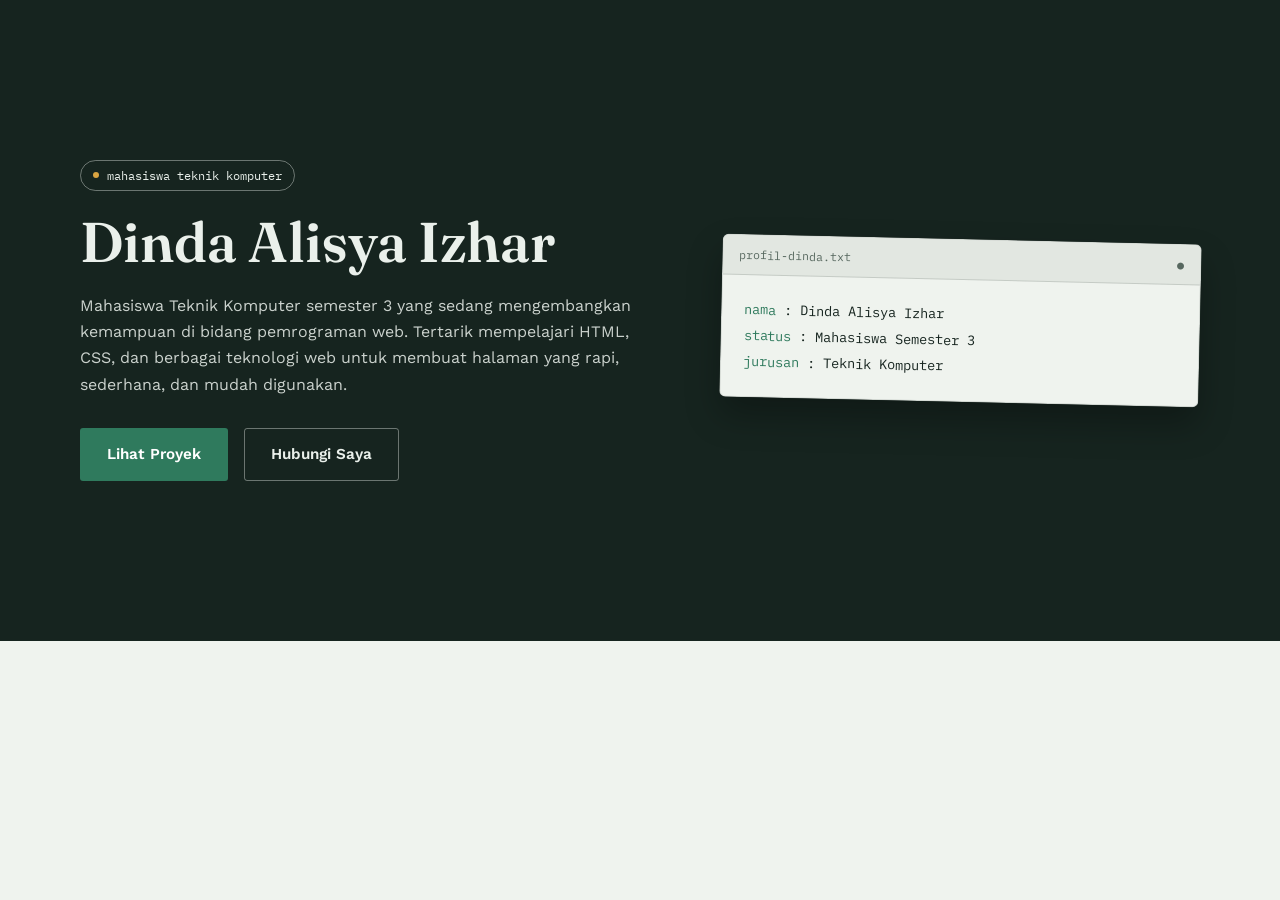
==== index.html @ a327993f "tambah index di index.html" ====
<!DOCTYPE html>
<html lang="id">
<head>
    <meta charset="UTF-8">
    <meta name="viewport" content="width=device-width, initial-scale=1.0">
    <title>Dinda Alisya Izhar — Portofolio</title>

    <link rel="preconnect" href="https://fonts.googleapis.com">

    <link
        href="https://fonts.googleapis.com/css2?family=Fraunces:opsz,wght@9..144,500;9..144,600&family=Work+Sans:wght@400;500;600&family=IBM+Plex+Mono:wght@400;500&display=swap"
        rel="stylesheet"
    >
    <link rel="stylesheet" href="css/style.css">
    <link rel="stylesheet" href="css/navigation.css">
    <link rel="stylesheet" href="css/image.css">
    <link rel="stylesheet" href="css/layout.css">
</head>

<body>

    <script>
        window.location.href = "home.html";
    </script>

</body>
</html>
---- css/style.css ----
:root {
    --ink: #16241f;
    --panel: #1f3b30;
    --paper: #eff3ee;
    --card: #ffffff;
    --teal: #2f7a5d;
    --teal-soft: #3d9573;
    --mustard: #d9a441;
    --text-light: #eaf0eb;
    --text-dark: #16241f;
    --text-muted: #57685f;
    --line: rgba(22, 36, 31, 0.14);

    --font-display: "Fraunces", "Georgia", serif;
    --font-body: "Work Sans", "Segoe UI", sans-serif;
    --font-mono: "IBM Plex Mono", "Consolas", monospace;
}

* {
    box-sizing: border-box;
    margin: 0;
    padding: 0;
}

html {
    scroll-behavior: smooth;
}

body {
    font-family: var(--font-body);
    color: var(--text-dark);
    background-color: var(--paper);
    line-height: 1.65;
    -webkit-font-smoothing: antialiased;
}

img {
    max-width: 100%;
    display: block;
}

a {
    color: inherit;
}

ul {
    list-style: none;
}

h1,
h2,
h3 {
    font-family: var(--font-display);
    font-weight: 600;
    line-height: 1.18;
}

h1 {
    font-size: clamp(2.4rem, 5vw, 3.5rem);
}

h2 {
    font-size: clamp(1.7rem, 3vw, 2.2rem);
    margin-bottom: 18px;
}

h3 {
    font-size: 1.1rem;
    margin-bottom: 8px;
}

p {
    max-width: 60ch;
}

.container {
    max-width: 1120px;
    margin: 0 auto;
    padding: 0 24px;
}

.section {
    padding: 96px 0;
}

.tag-label {
    display: inline-flex;
    align-items: center;
    gap: 8px;
    font-family: var(--font-mono);
    font-size: 0.78rem;
    color: var(--teal);
    border: 1px solid var(--teal);
    padding: 4px 12px;
    border-radius: 999px;
    margin-bottom: 18px;
}

.tag-label::before {
    content: "";
    width: 6px;
    height: 6px;
    border-radius: 50%;
    background-color: var(--mustard);
}

.btn {
    display: inline-block;
    padding: 13px 26px;
    font-family: var(--font-body);
    font-weight: 600;
    font-size: 0.95rem;
    text-decoration: none;
    border-radius: 3px;
    border: 1px solid transparent;
    cursor: pointer;
    transition: background-color 0.2s ease, border-color 0.2s ease, color 0.2s ease;
}

.btn-primary {
    background-color: var(--teal);
    color: #fff;
}

.btn-primary:hover {
    background-color: var(--teal-soft);
}

.btn-ghost {
    border-color: rgba(234, 240, 235, 0.4);
    color: var(--text-light);
    background: transparent;
}

.btn-ghost:hover {
    border-color: var(--mustard);
    color: var(--mustard);
}

.hero-actions {
    display: flex;
    gap: 16px;
    margin-top: 30px;
    flex-wrap: wrap;
}

.contact-form {
    display: flex;
    flex-direction: column;
    gap: 18px;
}

.contact-form label {
    font-family: var(--font-mono);
    font-size: 0.78rem;
    color: var(--text-light);
    display: flex;
    flex-direction: column;
    gap: 8px;
}

.contact-form input,
.contact-form textarea {
    font-family: var(--font-body);
    font-size: 0.95rem;
    padding: 12px 14px;
    border: 1px solid rgba(234, 240, 235, 0.3);
    background-color: rgba(255, 255, 255, 0.05);
    color: var(--text-light);
    border-radius: 2px;
    outline: none;
    transition: border-color 0.2s ease;
}

.contact-form input:focus,
.contact-form textarea:focus {
    border-color: var(--mustard);
}

.contact-form textarea {
    resize: vertical;
}

.contact-form .btn {
    align-self: flex-start;
}

.hero,
.contact {
    color: var(--text-light);
}

.hero .lede {
    margin-top: 18px;
    color: rgba(234, 240, 235, 0.85);
}

@media (max-width: 760px) {
    .section {
    padding: 64px 0;
    }
}
---- css/navigation.css ----
#navbar-wrap {
    position: sticky;
    top: 0;
    z-index: 50;
    background-color: var(--paper);
    border-bottom: 1px solid var(--line);
}

#menu {
    max-width: 1120px;
    margin: 0 auto;
    padding: 16px 24px;
    display: flex;
    align-items: center;
    justify-content: space-between;
}

#menu .brand {
    font-family: var(--font-display);
    font-weight: 600;
    font-size: 1.15rem;
    text-decoration: none;
    color: var(--ink);
}

#menu .brand span {
    color: var(--teal);
}

#menu > ul {
    display: flex;
    align-items: center;
    gap: 6px;
}

#menu > ul > li {
    position: relative;
}

#menu a {
    text-decoration: none;
    color: var(--text-dark);
    font-size: 0.9rem;
}

#menu > ul > li > a {
    display: inline-block;
    padding: 8px 14px;
    border-radius: 4px 4px 0 0;
    border-bottom: 2px solid transparent;
    transition: border-color 0.2s ease, color 0.2s ease, transform 0.15s ease;
}

#menu > ul > li > a:hover {
    color: var(--teal);
    border-color: var(--teal);
    transform: translateY(-2px);
}

.has-dropdown .dropdown {
    position: absolute;
    top: calc(100% + 10px);
    left: 0;
    min-width: 190px;
    background-color: var(--card);
    border: 1px solid var(--line);
    border-radius: 4px;
    padding: 8px 0;
    box-shadow: 0 10px 24px rgba(22, 36, 31, 0.08);
    opacity: 0;
    visibility: hidden;
    transform: translateY(-6px);
    transition: opacity 0.2s ease 0.05s, transform 0.2s ease 0.05s, visibility 0.2s ease 0.05s;
}

.has-dropdown .dropdown::before {
    content: "";
    position: absolute;
    top: -6px;
    left: 22px;
    width: 10px;
    height: 10px;
    background-color: var(--card);
    border-left: 1px solid var(--line);
    border-top: 1px solid var(--line);
    transform: rotate(45deg);
}

.has-dropdown:hover .dropdown {
    opacity: 1;
    visibility: visible;
    transform: translateY(0);
}

.dropdown li a {
    display: block;
    padding: 9px 20px;
    font-size: 0.86rem;
}

.dropdown li a:hover {
    background-color: rgba(47, 122, 93, 0.08);
    color: var(--teal);
}

#site-footer {
    background-color: var(--ink);
    color: var(--text-light);
    border-top: 3px double rgba(234, 240, 235, 0.25);
}

.footer-inner {
    padding: 30px 0;
    display: flex;
    align-items: center;
    justify-content: space-between;
    flex-wrap: wrap;
    gap: 16px;
    font-size: 0.85rem;
}

.footer-nav {
    display: flex;
    gap: 22px;
}

.footer-nav a {
    text-decoration: none;
    opacity: 0.75;
    transition: opacity 0.2s ease, color 0.2s ease;
}

.footer-nav a:hover {
    opacity: 1;
    color: var(--mustard);
}

@media (max-width: 640px) {
    #menu > ul {
    gap: 2px;
    }

    #menu > ul > li > a {
    padding: 8px 8px;
    font-size: 0.82rem;
    }

    .has-dropdown .dropdown {
    left: auto;
    right: 0;
    }
}
---- css/image.css ----
.hero,
.contact {
    background-color: var(--ink);
    background-image: url("../assets/grid-paper.svg");
    background-repeat: repeat;
    background-position: top left;
    background-attachment: scroll;
}

.about-photo {
    position: relative;
    transform: rotate(-2deg);
}

.about-photo img {
    width: 220px;
    height: 220px;
    object-fit: cover;
    border: 10px solid var(--card);
    border-bottom-width: 34px;
    box-shadow: 0 14px 30px rgba(22, 36, 31, 0.16);
    opacity: 0.92;
    transition: opacity 0.25s ease, transform 0.25s ease;
}

.about-photo img:hover {
    opacity: 1;
    transform: scale(1.015);
}

.about-photo::after {
    content: "";
    position: absolute;
    top: -14px;
    left: 50%;
    width: 64px;
    height: 24px;
    background-color: rgba(217, 164, 65, 0.55);
    transform: translateX(-50%) rotate(3deg);
    border: 1px solid rgba(217, 164, 65, 0.7);
}


.notebook {
    background-color: var(--paper);
    color: var(--text-dark);
    border: 1px solid var(--line);
    border-radius: 6px;
    padding: 0;
    overflow: hidden;
    transform: rotate(1.3deg);
    box-shadow: 0 18px 34px rgba(0, 0, 0, 0.28);
}

.notebook-bar {
    display: flex;
    align-items: center;
    justify-content: space-between;
    padding: 10px 16px;
    background-color: rgba(22, 36, 31, 0.06);
    border-bottom: 1px solid var(--line);
    font-family: var(--font-mono);
    font-size: 0.72rem;
    color: var(--text-muted);
}

.notebook-body {
    padding: 22px;
    font-family: var(--font-mono);
    font-size: 0.85rem;
    line-height: 1.9;
}

.notebook-body .k {
    color: var(--teal);
}

.notebook-body .v {
    color: var(--text-dark);
}

.contact-form {
    background-color: rgba(234, 240, 235, 0.07);
    border: 1px solid rgba(234, 240, 235, 0.16);
    padding: 32px;
    border-radius: 4px;
}
---- css/layout.css ----
.hero-grid {
    display: grid;
    grid-template-columns: 1.1fr 0.9fr;
    gap: 56px;
    align-items: center;
    padding: 64px 0;
}

.about-grid {
    display: flex;
    gap: 56px;
    align-items: flex-start;
    flex-wrap: wrap;
}

.about-photo {
    flex: 0 0 220px;
}

.about-content {
    flex: 1 1 320px;
}

.facts {
    margin-top: 28px;
    display: grid;
    grid-template-columns: repeat(2, 1fr);
    gap: 16px 28px;
}

.facts li {
    font-family: var(--font-mono);
    font-size: 0.85rem;
    color: var(--text-dark);
    border-left: 2px solid var(--teal);
    padding-left: 10px;
}

.facts li span {
    display: block;
    font-size: 0.7rem;
    color: var(--teal);
    margin-bottom: 4px;
}

.exp-columns {
    margin-top: 48px;
    overflow: hidden; 
}

.exp-card {
    float: left;
    width: 31.33%;
    margin-right: 3%;
    background-color: var(--card);
    border: 1px solid var(--line);
    border-radius: 3px;
    padding: 26px 22px;
    min-height: 210px;
    box-shadow: 0 10px 20px rgba(22, 36, 31, 0.06);
}

.exp-card:nth-child(1) { transform: rotate(-1.1deg); }
.exp-card:nth-child(2) { transform: rotate(0.8deg); }
.exp-card:nth-child(3) { transform: rotate(-0.6deg); }

.exp-card:last-child {
    margin-right: 0;
}

.exp-card .pin {
    width: 10px;
    height: 10px;
    border-radius: 50%;
    background-color: var(--mustard);
    margin-bottom: 14px;
}

.exp-date {
    font-family: var(--font-mono);
    font-size: 0.75rem;
    color: var(--text-muted);
    display: inline-block;
    margin-bottom: 10px;
}

.exp-card p {
    font-size: 0.92rem;
    color: var(--text-muted);
}

.contact-grid {
    display: flex;
    gap: 64px;
    flex-wrap: wrap;
}

.contact-intro {
    flex: 1 1 260px;
}

.contact-form {
    flex: 1 1 320px;
}

.contact-list {
    margin-top: 24px;
    display: flex;
    flex-direction: column;
    gap: 10px;
    font-family: var(--font-mono);
    font-size: 0.9rem;
}

@media (max-width: 760px) {
    .hero-grid {
    grid-template-columns: 1fr;
    padding: 40px 0;
    }

    .notebook {
    transform: none;
    }

    .exp-card {
    float: none;
    width: 100%;
    margin-right: 0;
    margin-bottom: 20px;
    min-height: 0;
    transform: none !important;
    }

    .about-photo {
    transform: none;
    }

    .facts {
    grid-template-columns: 1fr;
    }
}
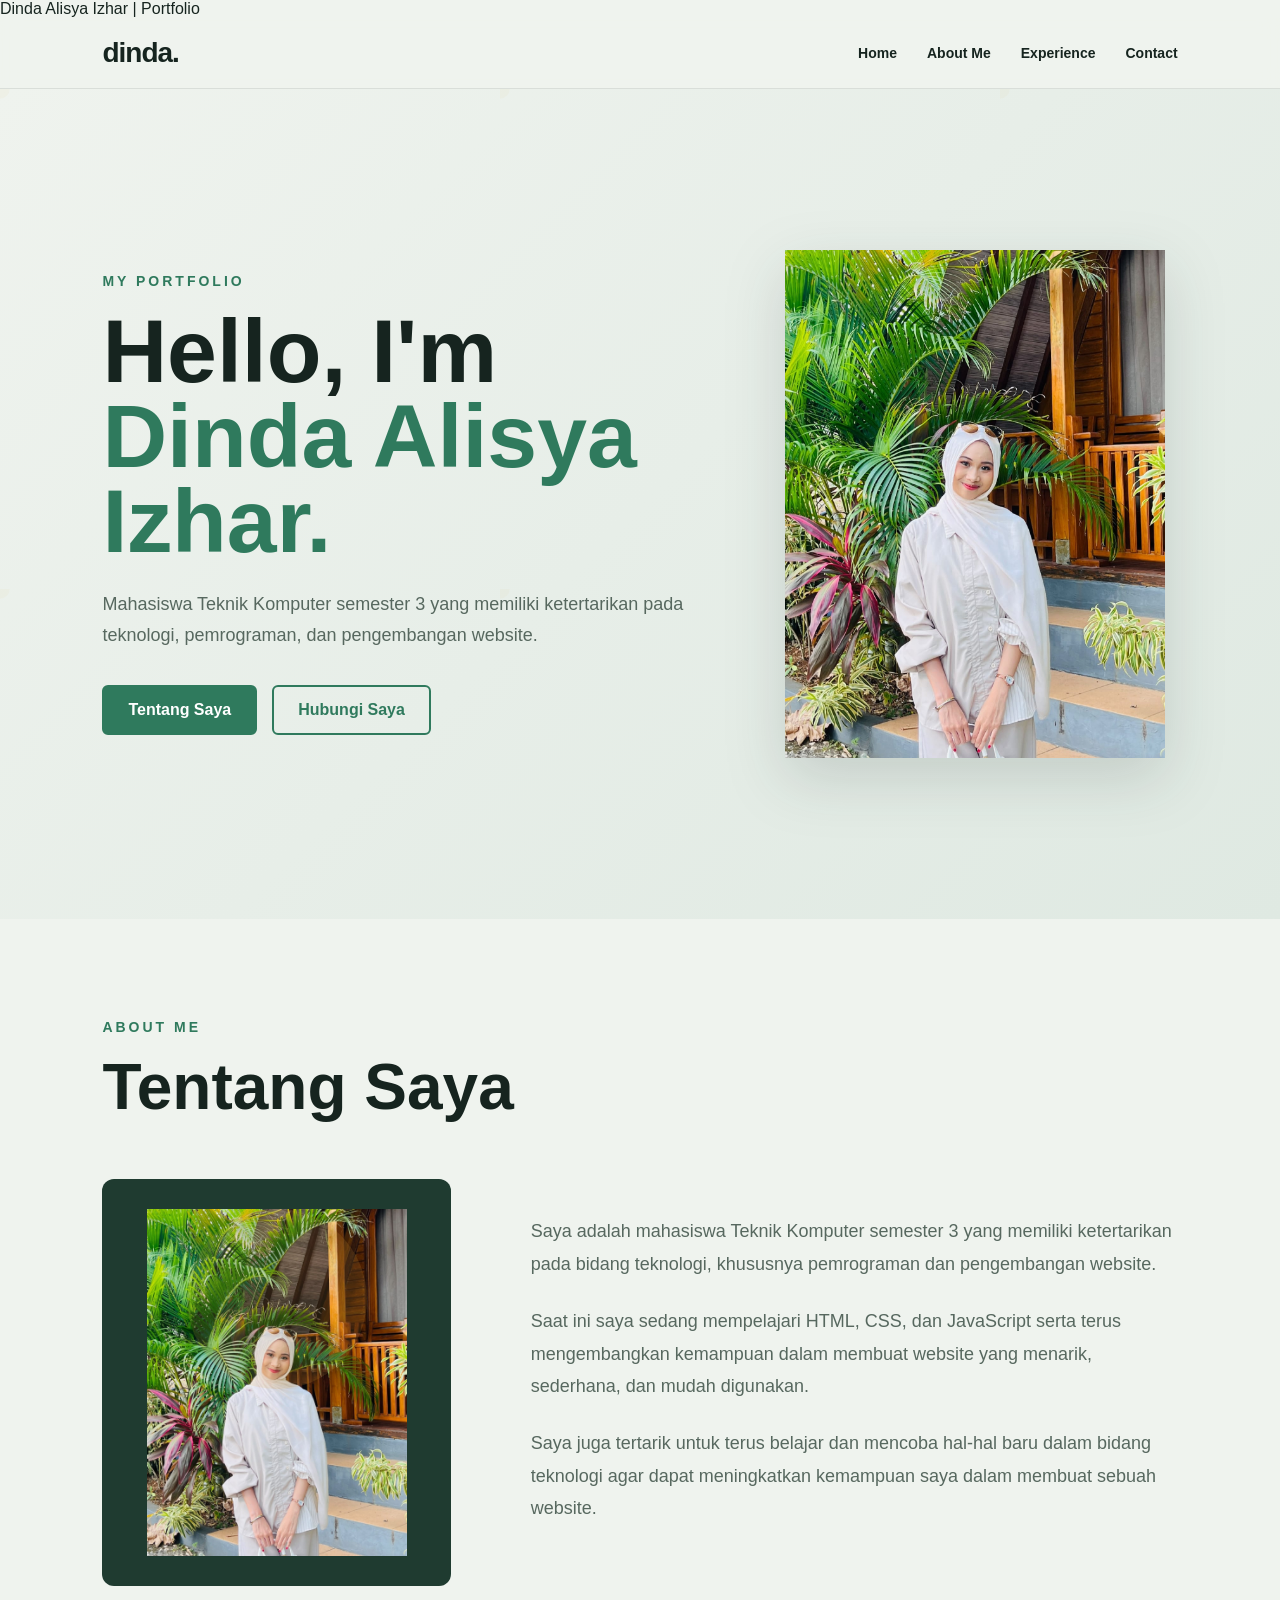
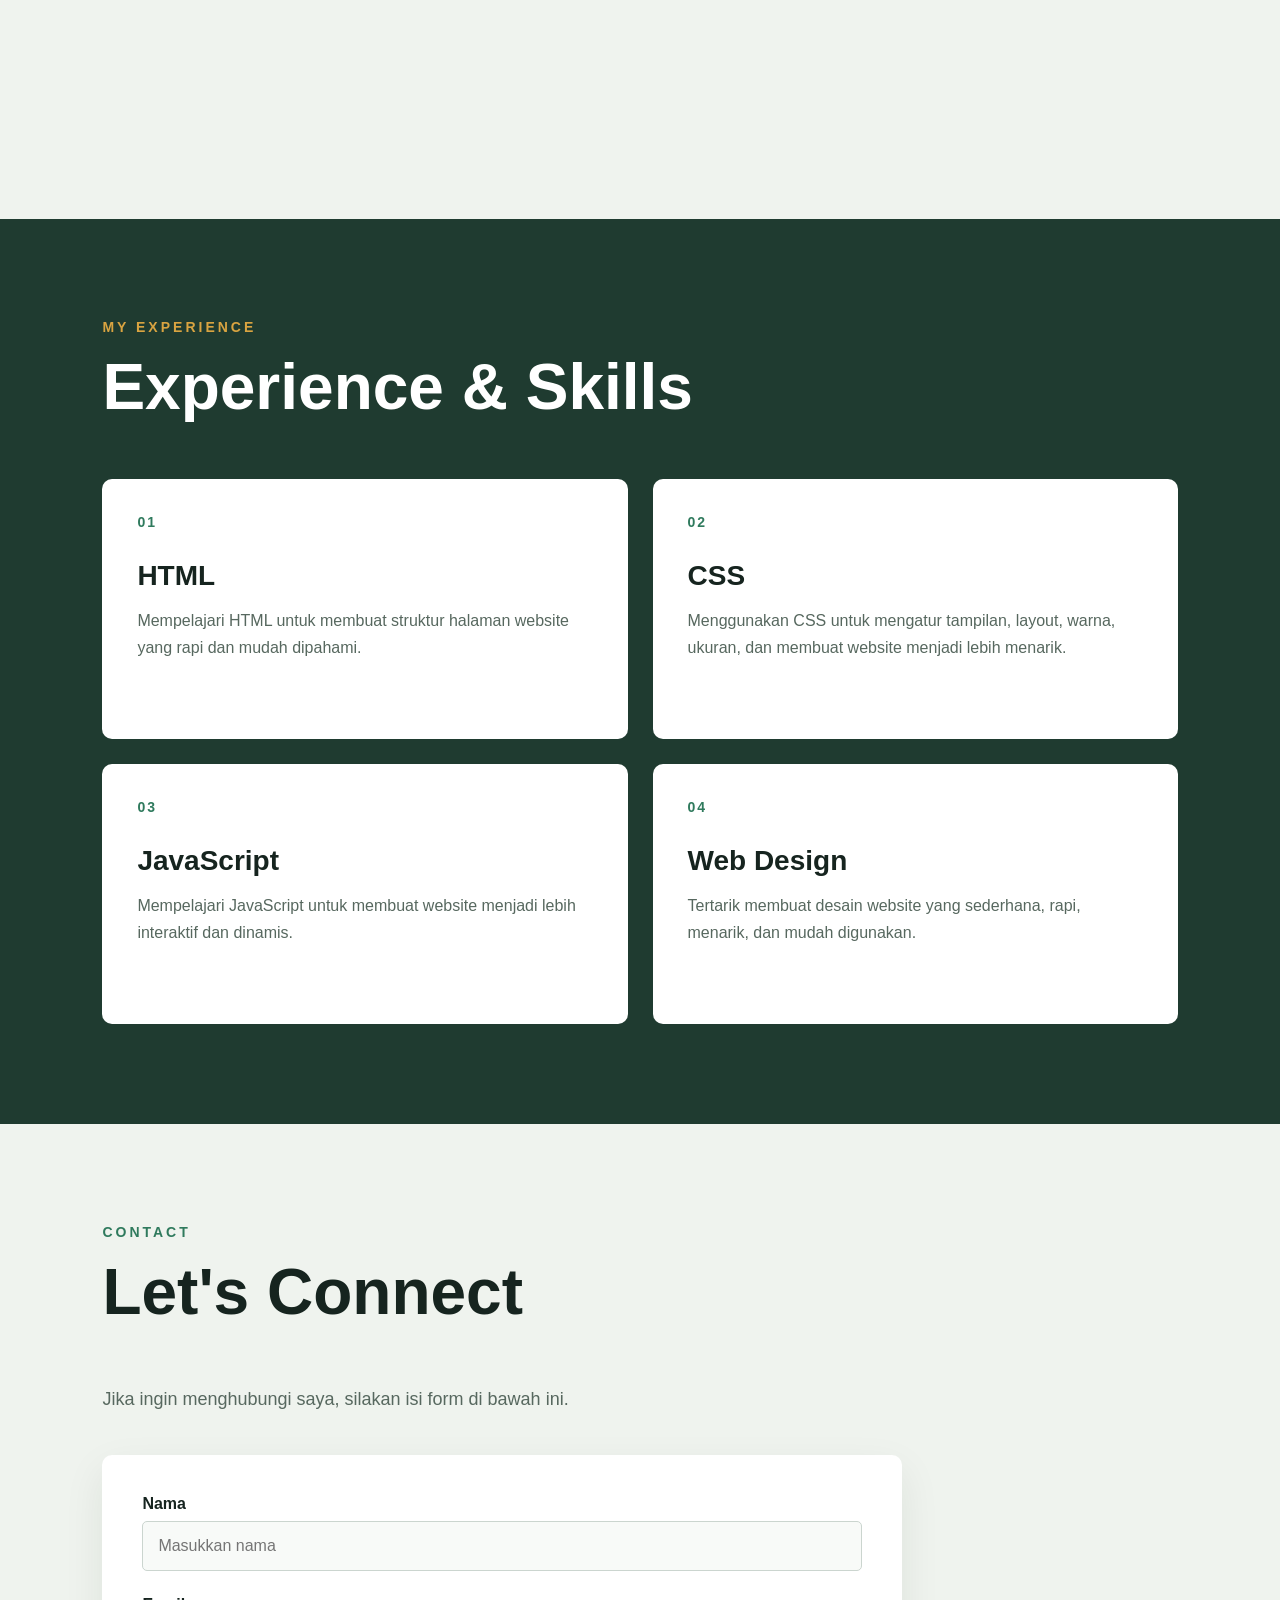
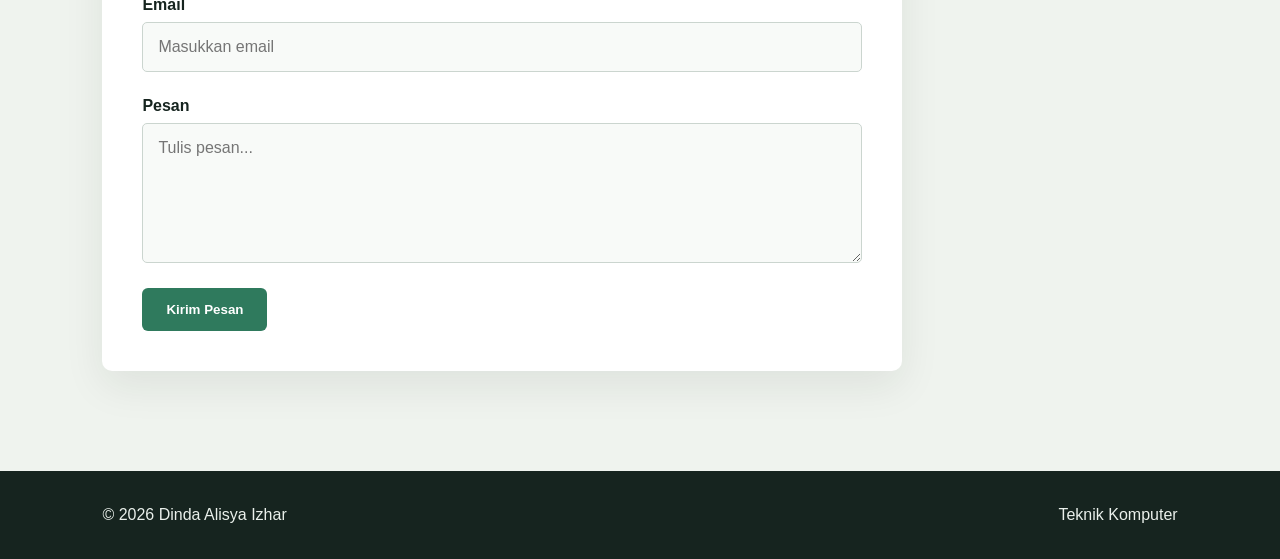
==== commit 4347696d: "tambah avatar di avatar.jpg" ====
--- a/index.html
+++ b/index.html
@@ -2,26 +2,234 @@
 <html lang="id">
 <head>
     <meta charset="UTF-8">
-    <meta name="viewport" content="width=device-width, initial-scale=1.0">
-    <title>Dinda Alisya Izhar — Portofolio</title>
-
-    <link rel="preconnect" href="https://fonts.googleapis.com">
-
-    <link
-        href="https://fonts.googleapis.com/css2?family=Fraunces:opsz,wght@9..144,500;9..144,600&family=Work+Sans:wght@400;500;600&family=IBM+Plex+Mono:wght@400;500&display=swap"
-        rel="stylesheet"
-    >
+    <meta name="viewport" content="width=device-width, initial-scale=1.0"
+    <title>Dinda Alisya Izhar | Portfolio</title>
+    
     <link rel="stylesheet" href="css/style.css">
     <link rel="stylesheet" href="css/navigation.css">
     <link rel="stylesheet" href="css/image.css">
     <link rel="stylesheet" href="css/layout.css">
 </head>
-
 <body>
 
-    <script>
-        window.location.href = "home.html";
-    </script>
-
+    <!-- NAVBAR -->
+    <div id="navbar"></div>
+    <main>
+        <!-- ==================== HOME ==================== -->
+        <section id="home" class="hero">
+            <div class="hero-content">
+                <p class="eyebrow">
+                    MY PORTFOLIO
+                </p>
+                <h1>
+                    Hello, I'm
+                    <span>Dinda Alisya Izhar.</span>
+                </h1>
+                <p class="lede">
+                    Mahasiswa Teknik Komputer semester 3
+                    yang memiliki ketertarikan pada teknologi,
+                    pemrograman, dan pengembangan website.
+                </p>
+                <div class="hero-buttons">
+                    <a href="#about" class="button">
+                        Tentang Saya
+                    </a>
+                    <a href="#contact" class="button button-outline">
+                        Hubungi Saya
+                    </a>
+                </div>
+            </div>
+            <div class="hero-panel">
+                <img
+                    src="src/avatar.jpg"
+                    alt="Ilustrasi profil Dinda"
+                >
+            </div>
+        </section>
+
+        <!-- ==================== ABOUT ==================== -->
+        <section id="about" class="section">
+            <div class="section-heading">
+                <p class="eyebrow">
+                    ABOUT ME
+                </p>
+                <h2>
+                    Tentang Saya
+                </h2>
+            </div>
+
+            <div class="about-content">
+                <div class="about-image">
+                    <img
+                        src="src/avatar.jpg"
+                        alt="Ilustrasi Dinda"
+                    >
+                </div>
+                <div class="about-text">
+                    <p>
+                        Saya adalah mahasiswa Teknik Komputer
+                        semester 3 yang memiliki ketertarikan
+                        pada bidang teknologi, khususnya
+                        pemrograman dan pengembangan website.
+                    </p>
+                    <p>
+                        Saat ini saya sedang mempelajari HTML,
+                        CSS, dan JavaScript serta terus
+                        mengembangkan kemampuan dalam membuat
+                        website yang menarik, sederhana,
+                        dan mudah digunakan.
+                    </p>
+                    <p>
+                        Saya juga tertarik untuk terus belajar
+                        dan mencoba hal-hal baru dalam bidang
+                        teknologi agar dapat meningkatkan
+                        kemampuan saya dalam membuat sebuah
+                        website.
+                    </p>
+                </div>
+            </div>
+        </section>
+
+        <!-- ==================== EXPERIENCE ==================== -->
+        <section id="experience" class="section experience-section">
+            <div class="section-heading">
+                <p class="eyebrow">
+                    MY EXPERIENCE
+                </p>
+                <h2>
+                    Experience & Skills
+                </h2>
+            </div>
+            <div class="experience-grid">
+
+                <!-- CARD 1 -->
+                <div class="experience-card">
+                    <span class="card-number">
+                        01
+                    </span>
+                    <h3>
+                        HTML
+                    </h3>
+                    <p>
+                        Mempelajari HTML untuk membuat struktur
+                        halaman website yang rapi dan mudah
+                        dipahami.
+                    </p>
+                </div>
+
+                <!-- CARD 2 -->
+                <div class="experience-card">
+                    <span class="card-number">
+                        02
+                    </span>
+                    <h3>
+                        CSS
+                    </h3>
+                    <p>
+                        Menggunakan CSS untuk mengatur tampilan,
+                        layout, warna, ukuran, dan membuat
+                        website menjadi lebih menarik.
+                    </p>
+                </div>
+
+                <!-- CARD 3 -->
+                <div class="experience-card">
+                    <span class="card-number">
+                        03
+                    </span>
+                    <h3>
+                        JavaScript
+                    </h3>
+                    <p>
+                        Mempelajari JavaScript untuk membuat
+                        website menjadi lebih interaktif
+                        dan dinamis.
+                    </p>
+                </div>
+
+                <!-- CARD 4 -->
+                <div class="experience-card">
+                    <span class="card-number">
+                        04
+                    </span>
+                    <h3>
+                        Web Design
+                    </h3>
+                    <p>
+                        Tertarik membuat desain website yang
+                        sederhana, rapi, menarik, dan mudah
+                        digunakan.
+                    </p>
+                </div>
+            </div>
+        </section>
+
+        <!-- ==================== CONTACT ==================== -->
+        <section id="contact" class="section contact-section">
+            <div class="section-heading">
+                <p class="eyebrow">
+                    CONTACT
+                </p>
+                <h2>
+                    Let's Connect
+                </h2>
+            </div>
+            <div class="contact-content">
+                <p>
+                    Jika ingin menghubungi saya, silakan
+                    isi form di bawah ini.
+                </p>
+                <form class="contact-form">
+                    <div class="form-group">
+                        <label for="name">
+                            Nama
+                        </label>
+                        <input
+                            type="text"
+                            id="name"
+                            name="name"
+                            placeholder="Masukkan nama"
+                            required
+                        >
+                    </div>
+                    <div class="form-group">
+                        <label for="email">
+                            Email
+                        </label>
+                        <input
+                            type="email"
+                            id="email"
+                            name="email"
+                            placeholder="Masukkan email"
+                            required
+                        >
+                    </div>
+                    <div class="form-group">
+                        <label for="message">
+                            Pesan
+                        </label>
+                        <textarea
+                            id="message"
+                            name="message"
+                            rows="6"
+                            placeholder="Tulis pesan..."
+                            required
+                        ></textarea>
+                    </div>
+                    <button
+                        type="submit"
+                        class="button"
+                    >
+                        Kirim Pesan
+                    </button>
+                </form>
+            </div>
+        </section>
+    </main>
+
+    <!-- FOOTER -->
+    <div id="footer"></div>
+    <!-- JAVASCRIPT -->
+    <script src="js/include.js"></script>
 </body>
 </html>
--- a/css/style.css
+++ b/css/style.css
@@ -1,3 +1,29 @@
+* {
+    margin: 0;
+    padding: 0;
+    box-sizing: border-box;
+}
+html {
+    scroll-behavior: smooth;
+}
+body {
+    margin: 0;
+    min-height: 100vh;
+    background: #eff3ee;
+    color: #16241f;
+    font-family: "Work Sans", Arial, sans-serif;
+    overflow-x: hidden;
+    overflow-y: auto;
+}
+a {
+    color: inherit;
+    text-decoration: none;
+}
+img {
+    max-width: 100%;
+    display: block;
+}
+
 :root {
     --ink: #16241f;
     --panel: #1f3b30;
@@ -9,194 +35,294 @@
     --text-light: #eaf0eb;
     --text-dark: #16241f;
     --text-muted: #57685f;
-    --line: rgba(22, 36, 31, 0.14);
-
-    --font-display: "Fraunces", "Georgia", serif;
-    --font-body: "Work Sans", "Segoe UI", sans-serif;
-    --font-mono: "IBM Plex Mono", "Consolas", monospace;
-}
-
-* {
-    box-sizing: border-box;
-    margin: 0;
-    padding: 0;
-}
-
-html {
-    scroll-behavior: smooth;
-}
-
-body {
-    font-family: var(--font-body);
-    color: var(--text-dark);
-    background-color: var(--paper);
-    line-height: 1.65;
-    -webkit-font-smoothing: antialiased;
-}
-
-img {
-    max-width: 100%;
+}
+
+main {
+    width: 100%;
+}
+
+section {
+    width: 100%;
+    min-height: 100vh;
+    scroll-margin-top: 80px;
+}
+.section {
+    padding: 100px 8%;
+}
+.hero {
+    min-height: calc(100vh - 70px);
+    padding: 80px 8%;
+    display: grid;
+    grid-template-columns: 1.2fr 0.8fr;
+    align-items: center;
+    gap: 60px;
+    background:
+        linear-gradient(
+            135deg,
+            #eff3ee 0%,
+            #dfe9e2 100%
+        );
+}
+.hero-content {
+    max-width: 700px;
+}
+.eyebrow {
+    margin-bottom: 20px;
+    color: var(--teal);
+    font-size: 14px;
+    font-weight: 700;
+    letter-spacing: 3px;
+}
+.hero h1 {
+    margin-bottom: 25px;
+    font-size: clamp(48px, 7vw, 90px);
+    line-height: 0.95;
+    color: var(--ink);
+}
+.hero h1 span {
     display: block;
-}
-
-a {
-    color: inherit;
-}
-
-ul {
-    list-style: none;
-}
-
-h1,
-h2,
-h3 {
-    font-family: var(--font-display);
-    font-weight: 600;
-    line-height: 1.18;
-}
-
-h1 {
-    font-size: clamp(2.4rem, 5vw, 3.5rem);
-}
-
-h2 {
-    font-size: clamp(1.7rem, 3vw, 2.2rem);
-    margin-bottom: 18px;
-}
-
-h3 {
-    font-size: 1.1rem;
-    margin-bottom: 8px;
-}
-
-p {
-    max-width: 60ch;
-}
-
-.container {
-    max-width: 1120px;
-    margin: 0 auto;
-    padding: 0 24px;
-}
-
-.section {
-    padding: 96px 0;
-}
-
-.tag-label {
+    color: var(--teal);
+}
+.lede {
+    max-width: 600px;
+    margin-bottom: 35px;
+    color: var(--text-muted);
+    font-size: 18px;
+    line-height: 1.7;
+}
+.hero-buttons {
+    display: flex;
+    flex-wrap: wrap;
+    gap: 15px;
+}
+.button {
     display: inline-flex;
     align-items: center;
-    gap: 8px;
-    font-family: var(--font-mono);
-    font-size: 0.78rem;
+    justify-content: center;
+    padding: 14px 24px;
+    border: 2px solid var(--teal);
+    border-radius: 6px;
+    background: var(--teal);
+    color: white;
+    font-weight: 700;
+    cursor: pointer;
+
+    transition:
+        transform 0.2s ease,
+        background 0.2s ease;
+}
+.button:hover {
+    transform: translateY(-3px);
+    background: var(--teal-soft);
+}
+.button-outline {
+    background: transparent;
     color: var(--teal);
-    border: 1px solid var(--teal);
-    padding: 4px 12px;
-    border-radius: 999px;
-    margin-bottom: 18px;
-}
-
-.tag-label::before {
-    content: "";
-    width: 6px;
-    height: 6px;
-    border-radius: 50%;
-    background-color: var(--mustard);
-}
-
-.btn {
-    display: inline-block;
-    padding: 13px 26px;
-    font-family: var(--font-body);
-    font-weight: 600;
-    font-size: 0.95rem;
-    text-decoration: none;
-    border-radius: 3px;
-    border: 1px solid transparent;
-    cursor: pointer;
-    transition: background-color 0.2s ease, border-color 0.2s ease, color 0.2s ease;
-}
-
-.btn-primary {
-    background-color: var(--teal);
-    color: #fff;
-}
-
-.btn-primary:hover {
-    background-color: var(--teal-soft);
-}
-
-.btn-ghost {
-    border-color: rgba(234, 240, 235, 0.4);
+}
+.button-outline:hover {
+    background: var(--teal);
+    color: white;
+}
+.hero-panel {
+    display: flex;
+    justify-content: center;
+    align-items: center;
+}
+.hero-panel img {
+    width: min(380px, 100%);
+    filter: drop-shadow(
+        0 20px 30px rgba(22, 36, 31, 0.15)
+    );
+}
+.section-heading {
+    max-width: 800px;
+    margin-bottom: 60px;
+}
+.section-heading h2 {
+    font-size: clamp(40px, 5vw, 64px);
+    line-height: 1;
+    color: var(--ink);
+}
+
+#about {
+    background: var(--paper);
+}
+.about-content {
+    display: grid;
+    grid-template-columns: 0.7fr 1.3fr;
+    align-items: center;
+    gap: 80px;
+}
+.about-image {
+    display: flex;
+    justify-content: center;
+    padding: 30px;
+    background: var(--panel);
+    border-radius: 12px;
+}
+.about-image img {
+    width: 260px;
+}
+.about-text {
+    max-width: 700px;
+}
+.about-text p {
+    margin-bottom: 25px;
+    color: var(--text-muted);
+    font-size: 18px;
+    line-height: 1.8;
+}
+
+.experience-section {
+    background: var(--panel);
     color: var(--text-light);
-    background: transparent;
-}
-
-.btn-ghost:hover {
-    border-color: var(--mustard);
+}
+
+.experience-section .eyebrow {
     color: var(--mustard);
 }
-
-.hero-actions {
-    display: flex;
-    gap: 16px;
-    margin-top: 30px;
-    flex-wrap: wrap;
-}
-
+.experience-section h2 {
+    color: white;
+}
+.experience-grid {
+    display: grid;
+    grid-template-columns:
+        repeat(2, 1fr);
+    gap: 25px;
+}
+.experience-card {
+    position: relative;
+    min-height: 260px;
+    padding: 35px;
+    background: var(--card);
+    border-radius: 10px;
+    color: var(--text-dark);
+    transition:
+        transform 0.25s ease,
+        box-shadow 0.25s ease;
+}
+.experience-card:hover {
+    transform: translateY(-8px);
+    box-shadow:
+        0 20px 40px rgba(0, 0, 0, 0.15);
+}
+.card-number {
+    display: block;
+    margin-bottom: 30px;
+    color: var(--teal);
+    font-size: 14px;
+    font-weight: 700;
+    letter-spacing: 2px;
+}
+.experience-card h3 {
+    margin-bottom: 15px;
+    font-size: 28px;
+}
+.experience-card p {
+    color: var(--text-muted);
+    line-height: 1.7;
+}
+.contact-section {
+    background: var(--paper);
+}
+.contact-content {
+    max-width: 800px;
+}
+.contact-content > p {
+    margin-bottom: 40px;
+    color: var(--text-muted);
+    font-size: 18px;
+    line-height: 1.7;
+}
 .contact-form {
     display: flex;
     flex-direction: column;
-    gap: 18px;
-}
-
-.contact-form label {
-    font-family: var(--font-mono);
-    font-size: 0.78rem;
-    color: var(--text-light);
+    gap: 25px;
+    padding: 40px;
+    background: white;
+    border-radius: 10px;
+    box-shadow:
+        0 15px 40px rgba(22, 36, 31, 0.08);
+}
+.form-group {
     display: flex;
     flex-direction: column;
     gap: 8px;
 }
-
-.contact-form input,
-.contact-form textarea {
-    font-family: var(--font-body);
-    font-size: 0.95rem;
-    padding: 12px 14px;
-    border: 1px solid rgba(234, 240, 235, 0.3);
-    background-color: rgba(255, 255, 255, 0.05);
+.form-group label {
+    font-weight: 700;
+}
+.form-group input,
+.form-group textarea {
+    width: 100%;
+    padding: 15px;
+    border: 1px solid #cbd5cf;
+    border-radius: 5px;
+    background: #f8faf8;
+    color: var(--ink);
+    font-family: inherit;
+    font-size: 16px;
+    outline: none;
+}
+.form-group input:focus,
+.form-group textarea:focus {
+    border-color: var(--teal);
+}
+.form-group textarea {
+    resize: vertical;
+}
+
+.footer {
+    padding: 35px 8%;
+    background: var(--ink);
     color: var(--text-light);
-    border-radius: 2px;
-    outline: none;
-    transition: border-color 0.2s ease;
-}
-
-.contact-form input:focus,
-.contact-form textarea:focus {
-    border-color: var(--mustard);
-}
-
-.contact-form textarea {
-    resize: vertical;
-}
-
-.contact-form .btn {
-    align-self: flex-start;
-}
-
-.hero,
-.contact {
-    color: var(--text-light);
-}
-
-.hero .lede {
-    margin-top: 18px;
-    color: rgba(234, 240, 235, 0.85);
-}
-
-@media (max-width: 760px) {
+}
+.footer-content {
+    display: flex;
+    justify-content: space-between;
+    gap: 20px;
+    flex-wrap: wrap;
+}
+
+
+@media (max-width: 900px) {
+    .hero {
+        grid-template-columns: 1fr;
+        text-align: center;
+    }
+    .hero-content {
+        margin: 0 auto;
+    }
+    .hero-buttons {
+        justify-content: center;
+    }
+    .hero-panel {
+        order: -1;
+    }
+    .about-content {
+        grid-template-columns: 1fr;
+    }
+    .about-image {
+        max-width: 400px;
+        margin: 0 auto;
+        width: 100%;
+    }
+}
+
+@media (max-width: 700px) {
     .section {
-    padding: 64px 0;
+        padding: 80px 6%;
+    }
+    .hero {
+        padding: 70px 6%;
+    }
+    .experience-grid {
+        grid-template-columns: 1fr;
+    }
+    .contact-form {
+        padding: 25px;
+    }
+    .footer-content {
+        flex-direction: column;
     }
 }
--- a/css/navigation.css
+++ b/css/navigation.css
@@ -1,152 +1,82 @@
-#navbar-wrap {
+.navbar {
     position: sticky;
     top: 0;
-    z-index: 50;
-    background-color: var(--paper);
-    border-bottom: 1px solid var(--line);
+    z-index: 1000;
+    width: 100%;
+    background: rgba(239, 243, 238, 0.95);
+    border-bottom: 1px solid rgba(22, 36, 31, 0.1);
+    backdrop-filter: blur(10px);
 }
-
-#menu {
-    max-width: 1120px;
-    margin: 0 auto;
-    padding: 16px 24px;
+.nav-container {
+    width: 100%;
+    min-height: 70px;
+    padding: 0 8%;
     display: flex;
     align-items: center;
     justify-content: space-between;
+    gap: 30px;
+}
+.logo {
+    color: var(--ink);
+    font-size: 28px;
+    font-weight: 800;
+    letter-spacing: -1px;
+}
+.logo:hover {
+    color: var(--teal);
+}
+.nav-links {
+    display: flex;
+    align-items: center;
+    gap: 30px;
+}
+.nav-links a {
+    position: relative;
+    padding: 25px 0;
+    color: var(--ink);
+    font-size: 14px;
+    font-weight: 700;
+    transition:
+        color 0.2s ease;
+}
+.nav-links a::after {
+    content: "";
+    position: absolute;
+    left: 0;
+    bottom: 18px;
+    width: 0;
+    height: 2px;
+    background: var(--teal);
+    transition:
+        width 0.2s ease;
+}
+.nav-links a:hover {
+    color: var(--teal);
+}
+.nav-links a:hover::after {
+    width: 100%;
 }
 
-#menu .brand {
-    font-family: var(--font-display);
-    font-weight: 600;
-    font-size: 1.15rem;
-    text-decoration: none;
-    color: var(--ink);
-}
-
-#menu .brand span {
-    color: var(--teal);
-}
-
-#menu > ul {
-    display: flex;
-    align-items: center;
-    gap: 6px;
-}
-
-#menu > ul > li {
-    position: relative;
-}
-
-#menu a {
-    text-decoration: none;
-    color: var(--text-dark);
-    font-size: 0.9rem;
-}
-
-#menu > ul > li > a {
-    display: inline-block;
-    padding: 8px 14px;
-    border-radius: 4px 4px 0 0;
-    border-bottom: 2px solid transparent;
-    transition: border-color 0.2s ease, color 0.2s ease, transform 0.15s ease;
-}
-
-#menu > ul > li > a:hover {
-    color: var(--teal);
-    border-color: var(--teal);
-    transform: translateY(-2px);
-}
-
-.has-dropdown .dropdown {
-    position: absolute;
-    top: calc(100% + 10px);
-    left: 0;
-    min-width: 190px;
-    background-color: var(--card);
-    border: 1px solid var(--line);
-    border-radius: 4px;
-    padding: 8px 0;
-    box-shadow: 0 10px 24px rgba(22, 36, 31, 0.08);
-    opacity: 0;
-    visibility: hidden;
-    transform: translateY(-6px);
-    transition: opacity 0.2s ease 0.05s, transform 0.2s ease 0.05s, visibility 0.2s ease 0.05s;
-}
-
-.has-dropdown .dropdown::before {
-    content: "";
-    position: absolute;
-    top: -6px;
-    left: 22px;
-    width: 10px;
-    height: 10px;
-    background-color: var(--card);
-    border-left: 1px solid var(--line);
-    border-top: 1px solid var(--line);
-    transform: rotate(45deg);
-}
-
-.has-dropdown:hover .dropdown {
-    opacity: 1;
-    visibility: visible;
-    transform: translateY(0);
-}
-
-.dropdown li a {
-    display: block;
-    padding: 9px 20px;
-    font-size: 0.86rem;
-}
-
-.dropdown li a:hover {
-    background-color: rgba(47, 122, 93, 0.08);
-    color: var(--teal);
-}
-
-#site-footer {
-    background-color: var(--ink);
-    color: var(--text-light);
-    border-top: 3px double rgba(234, 240, 235, 0.25);
-}
-
-.footer-inner {
-    padding: 30px 0;
-    display: flex;
-    align-items: center;
-    justify-content: space-between;
-    flex-wrap: wrap;
-    gap: 16px;
-    font-size: 0.85rem;
-}
-
-.footer-nav {
-    display: flex;
-    gap: 22px;
-}
-
-.footer-nav a {
-    text-decoration: none;
-    opacity: 0.75;
-    transition: opacity 0.2s ease, color 0.2s ease;
-}
-
-.footer-nav a:hover {
-    opacity: 1;
-    color: var(--mustard);
-}
-
-@media (max-width: 640px) {
-    #menu > ul {
-    gap: 2px;
+@media (max-width: 700px) {
+    .nav-container {
+        padding: 0 6%;
+        flex-direction: column;
+        justify-content: center;
+        gap: 5px;
+        padding-top: 10px;
+        padding-bottom: 10px;
     }
-
-    #menu > ul > li > a {
-    padding: 8px 8px;
-    font-size: 0.82rem;
+    .nav-links {
+        width: 100%;
+        justify-content: center;
+        gap: 15px;
+        overflow-x: auto;
     }
-
-    .has-dropdown .dropdown {
-    left: auto;
-    right: 0;
+    .nav-links a {
+        padding: 8px 0;
+        white-space: nowrap;
+    }
+    .nav-links a::after {
+        bottom: 3px;
     }
 }
--- a/css/image.css
+++ b/css/image.css
@@ -1,87 +1,41 @@
-.hero,
-.contact {
-    background-color: var(--ink);
-    background-image: url("../assets/grid-paper.svg");
-    background-repeat: repeat;
-    background-position: top left;
-    background-attachment: scroll;
+.hero {
+    position: relative;
+    isolation: isolate;
 }
-
-.about-photo {
-    position: relative;
-    transform: rotate(-2deg);
-}
-
-.about-photo img {
-    width: 220px;
-    height: 220px;
-    object-fit: cover;
-    border: 10px solid var(--card);
-    border-bottom-width: 34px;
-    box-shadow: 0 14px 30px rgba(22, 36, 31, 0.16);
-    opacity: 0.92;
-    transition: opacity 0.25s ease, transform 0.25s ease;
-}
-
-.about-photo img:hover {
-    opacity: 1;
-    transform: scale(1.015);
-}
-
-.about-photo::after {
+.hero::before {
     content: "";
     position: absolute;
-    top: -14px;
-    left: 50%;
-    width: 64px;
-    height: 24px;
-    background-color: rgba(217, 164, 65, 0.55);
-    transform: translateX(-50%) rotate(3deg);
-    border: 1px solid rgba(217, 164, 65, 0.7);
+    inset: 0;
+    z-index: -1;
+    background-image:
+        url("../src/grid-paper.svg");
+    background-size: 500px;
+    opacity: 0.25;
+    pointer-events: none;
 }
-
-
-.notebook {
-    background-color: var(--paper);
-    color: var(--text-dark);
-    border: 1px solid var(--line);
-    border-radius: 6px;
-    padding: 0;
+.hero-panel {
+    position: relative;
+}
+.hero-panel::before {
+    content: "";
+    position: absolute;
+    width: 280px;
+    height: 280px;
+    border-radius: 50%;
+    background: var(--mustard);
+    opacity: 0.25;
+    z-index: -1;
+}
+.about-image {
+    position: relative;
     overflow: hidden;
-    transform: rotate(1.3deg);
-    box-shadow: 0 18px 34px rgba(0, 0, 0, 0.28);
 }
-
-.notebook-bar {
-    display: flex;
-    align-items: center;
-    justify-content: space-between;
-    padding: 10px 16px;
-    background-color: rgba(22, 36, 31, 0.06);
-    border-bottom: 1px solid var(--line);
-    font-family: var(--font-mono);
-    font-size: 0.72rem;
-    color: var(--text-muted);
-}
-
-.notebook-body {
-    padding: 22px;
-    font-family: var(--font-mono);
-    font-size: 0.85rem;
-    line-height: 1.9;
-}
-
-.notebook-body .k {
-    color: var(--teal);
-}
-
-.notebook-body .v {
-    color: var(--text-dark);
-}
-
-.contact-form {
-    background-color: rgba(234, 240, 235, 0.07);
-    border: 1px solid rgba(234, 240, 235, 0.16);
-    padding: 32px;
-    border-radius: 4px;
+.about-image::before {
+    content: "";
+    position: absolute;
+    width: 180px;
+    height: 180px;
+    border-radius: 50%;
+    background: var(--mustard);
+    opacity: 0.15;
 }
--- a/css/layout.css
+++ b/css/layout.css
@@ -1,141 +1,31 @@
-.hero-grid {
-    display: grid;
-    grid-template-columns: 1.1fr 0.9fr;
-    gap: 56px;
-    align-items: center;
-    padding: 64px 0;
+.hero-content,
+.section-heading,
+.about-content,
+.experience-grid,
+.contact-content,
+.footer-content {
+    position: relative;
 }
-
-.about-grid {
-    display: flex;
-    gap: 56px;
-    align-items: flex-start;
-    flex-wrap: wrap;
+.hero-content {
+    z-index: 2;
 }
-
-.about-photo {
-    flex: 0 0 220px;
+.about-text {
+    z-index: 2;
 }
-
-.about-content {
-    flex: 1 1 320px;
+.experience-grid {
+    max-width: 1200px;
 }
-
-.facts {
-    margin-top: 28px;
-    display: grid;
-    grid-template-columns: repeat(2, 1fr);
-    gap: 16px 28px;
-}
-
-.facts li {
-    font-family: var(--font-mono);
-    font-size: 0.85rem;
-    color: var(--text-dark);
-    border-left: 2px solid var(--teal);
-    padding-left: 10px;
-}
-
-.facts li span {
-    display: block;
-    font-size: 0.7rem;
-    color: var(--teal);
-    margin-bottom: 4px;
-}
-
-.exp-columns {
-    margin-top: 48px;
-    overflow: hidden; 
-}
-
-.exp-card {
-    float: left;
-    width: 31.33%;
-    margin-right: 3%;
-    background-color: var(--card);
-    border: 1px solid var(--line);
-    border-radius: 3px;
-    padding: 26px 22px;
-    min-height: 210px;
-    box-shadow: 0 10px 20px rgba(22, 36, 31, 0.06);
-}
-
-.exp-card:nth-child(1) { transform: rotate(-1.1deg); }
-.exp-card:nth-child(2) { transform: rotate(0.8deg); }
-.exp-card:nth-child(3) { transform: rotate(-0.6deg); }
-
-.exp-card:last-child {
-    margin-right: 0;
-}
-
-.exp-card .pin {
-    width: 10px;
-    height: 10px;
-    border-radius: 50%;
-    background-color: var(--mustard);
-    margin-bottom: 14px;
-}
-
-.exp-date {
-    font-family: var(--font-mono);
-    font-size: 0.75rem;
-    color: var(--text-muted);
-    display: inline-block;
-    margin-bottom: 10px;
-}
-
-.exp-card p {
-    font-size: 0.92rem;
-    color: var(--text-muted);
-}
-
-.contact-grid {
-    display: flex;
-    gap: 64px;
-    flex-wrap: wrap;
-}
-
-.contact-intro {
-    flex: 1 1 260px;
-}
-
-.contact-form {
-    flex: 1 1 320px;
-}
-
-.contact-list {
-    margin-top: 24px;
+.experience-card {
     display: flex;
     flex-direction: column;
-    gap: 10px;
-    font-family: var(--font-mono);
-    font-size: 0.9rem;
+    justify-content: flex-start;
 }
-
-@media (max-width: 760px) {
-    .hero-grid {
-    grid-template-columns: 1fr;
-    padding: 40px 0;
-    }
-
-    .notebook {
-    transform: none;
-    }
-
-    .exp-card {
-    float: none;
+.contact-form .button {
+    align-self: flex-start;
+    border: none;
+}
+@media (max-width: 700px) {
+    .contact-form .button {
     width: 100%;
-    margin-right: 0;
-    margin-bottom: 20px;
-    min-height: 0;
-    transform: none !important;
-    }
-
-    .about-photo {
-    transform: none;
-    }
-
-    .facts {
-    grid-template-columns: 1fr;
     }
 }
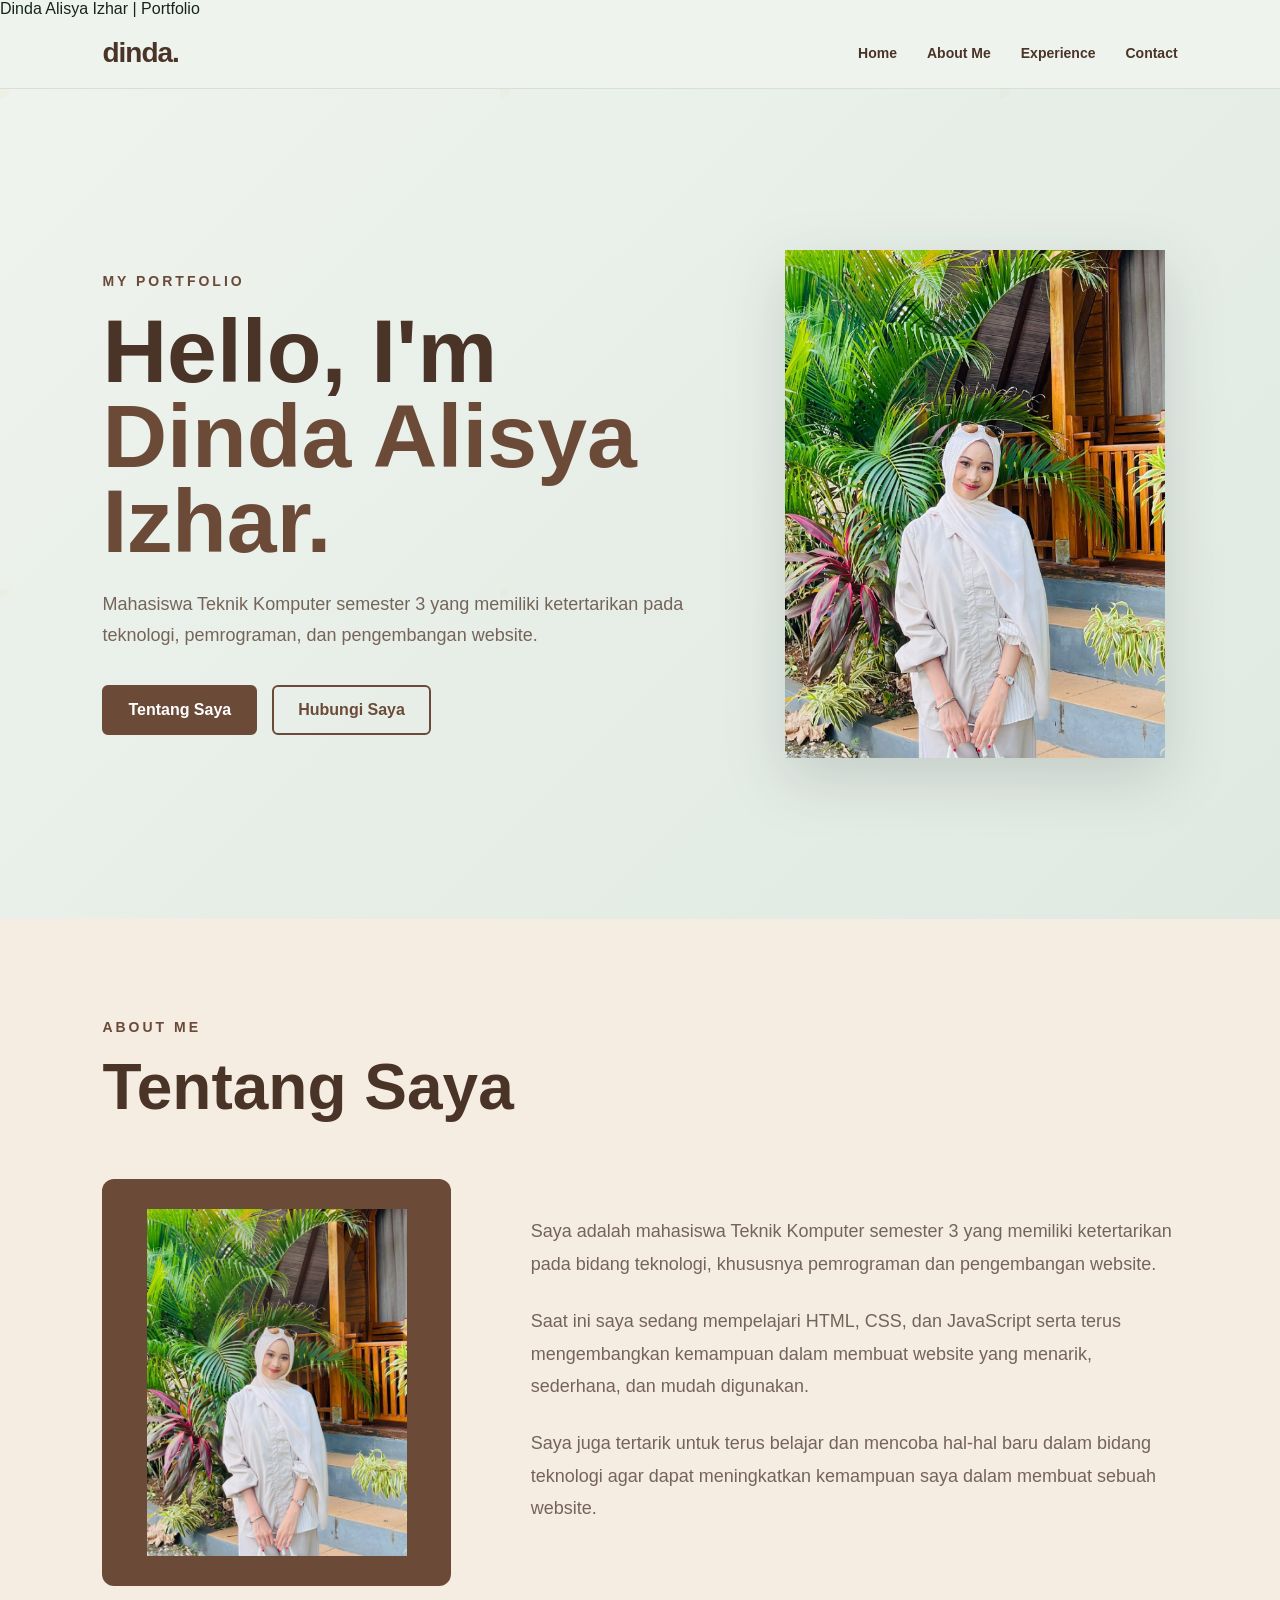
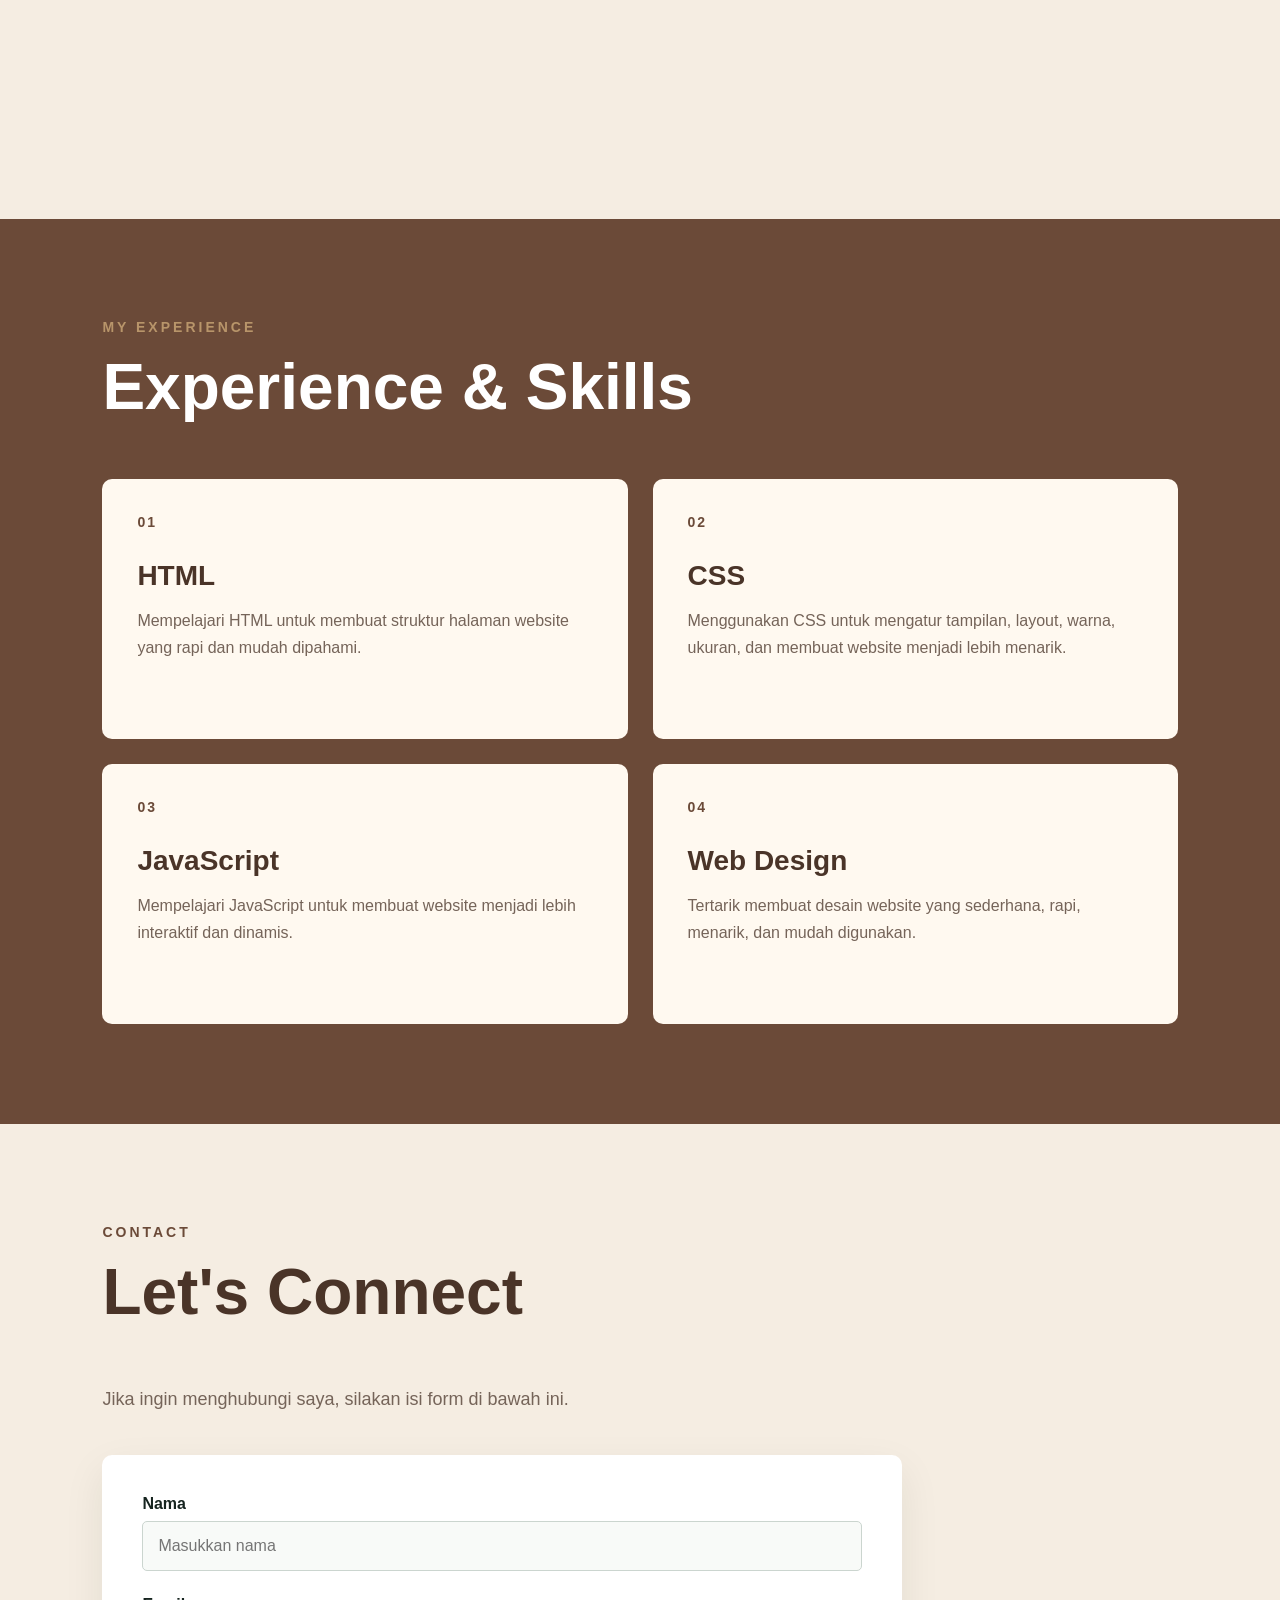
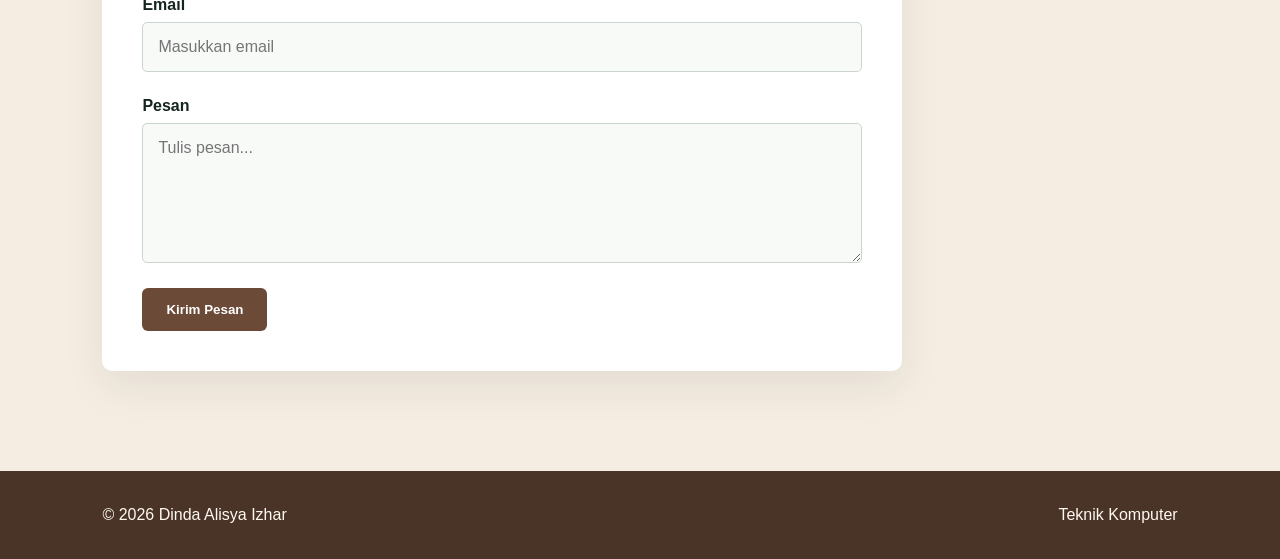
==== commit 1e608521: "bebas" ====
--- a/index.html
+++ b/index.html
@@ -12,10 +12,10 @@
 </head>
 <body>
 
-    <!-- NAVBAR -->
+
     <div id="navbar"></div>
     <main>
-        <!-- ==================== HOME ==================== -->
+
         <section id="home" class="hero">
             <div class="hero-content">
                 <p class="eyebrow">
@@ -47,7 +47,7 @@
             </div>
         </section>
 
-        <!-- ==================== ABOUT ==================== -->
+
         <section id="about" class="section">
             <div class="section-heading">
                 <p class="eyebrow">
@@ -90,7 +90,7 @@
             </div>
         </section>
 
-        <!-- ==================== EXPERIENCE ==================== -->
+
         <section id="experience" class="section experience-section">
             <div class="section-heading">
                 <p class="eyebrow">
@@ -102,7 +102,7 @@
             </div>
             <div class="experience-grid">
 
-                <!-- CARD 1 -->
+
                 <div class="experience-card">
                     <span class="card-number">
                         01
@@ -117,7 +117,7 @@
                     </p>
                 </div>
 
-                <!-- CARD 2 -->
+
                 <div class="experience-card">
                     <span class="card-number">
                         02
@@ -132,7 +132,7 @@
                     </p>
                 </div>
 
-                <!-- CARD 3 -->
+
                 <div class="experience-card">
                     <span class="card-number">
                         03
@@ -147,7 +147,6 @@
                     </p>
                 </div>
 
-                <!-- CARD 4 -->
                 <div class="experience-card">
                     <span class="card-number">
                         04
@@ -164,7 +163,7 @@
             </div>
         </section>
 
-        <!-- ==================== CONTACT ==================== -->
+
         <section id="contact" class="section contact-section">
             <div class="section-heading">
                 <p class="eyebrow">
@@ -227,9 +226,9 @@
         </section>
     </main>
 
-    <!-- FOOTER -->
+
     <div id="footer"></div>
-    <!-- JAVASCRIPT -->
+
     <script src="js/include.js"></script>
 </body>
 </html>
--- a/css/style.css
+++ b/css/style.css
@@ -25,16 +25,16 @@
 }
 
 :root {
-    --ink: #16241f;
-    --panel: #1f3b30;
-    --paper: #eff3ee;
-    --card: #ffffff;
-    --teal: #2f7a5d;
-    --teal-soft: #3d9573;
-    --mustard: #d9a441;
-    --text-light: #eaf0eb;
-    --text-dark: #16241f;
-    --text-muted: #57685f;
+    --ink: #4A3428;
+    --panel: #6B4A38;
+    --paper: #F5EDE2;
+    --card: #FFF9F0;
+    --teal: #6B4A38;
+    --teal-soft: #8B6A55;
+    --mustard: #B8956A;
+    --text-light: #FFF9F0;
+    --text-dark: #4A3428;
+    --text-muted: #756459;
 }
 
 main {
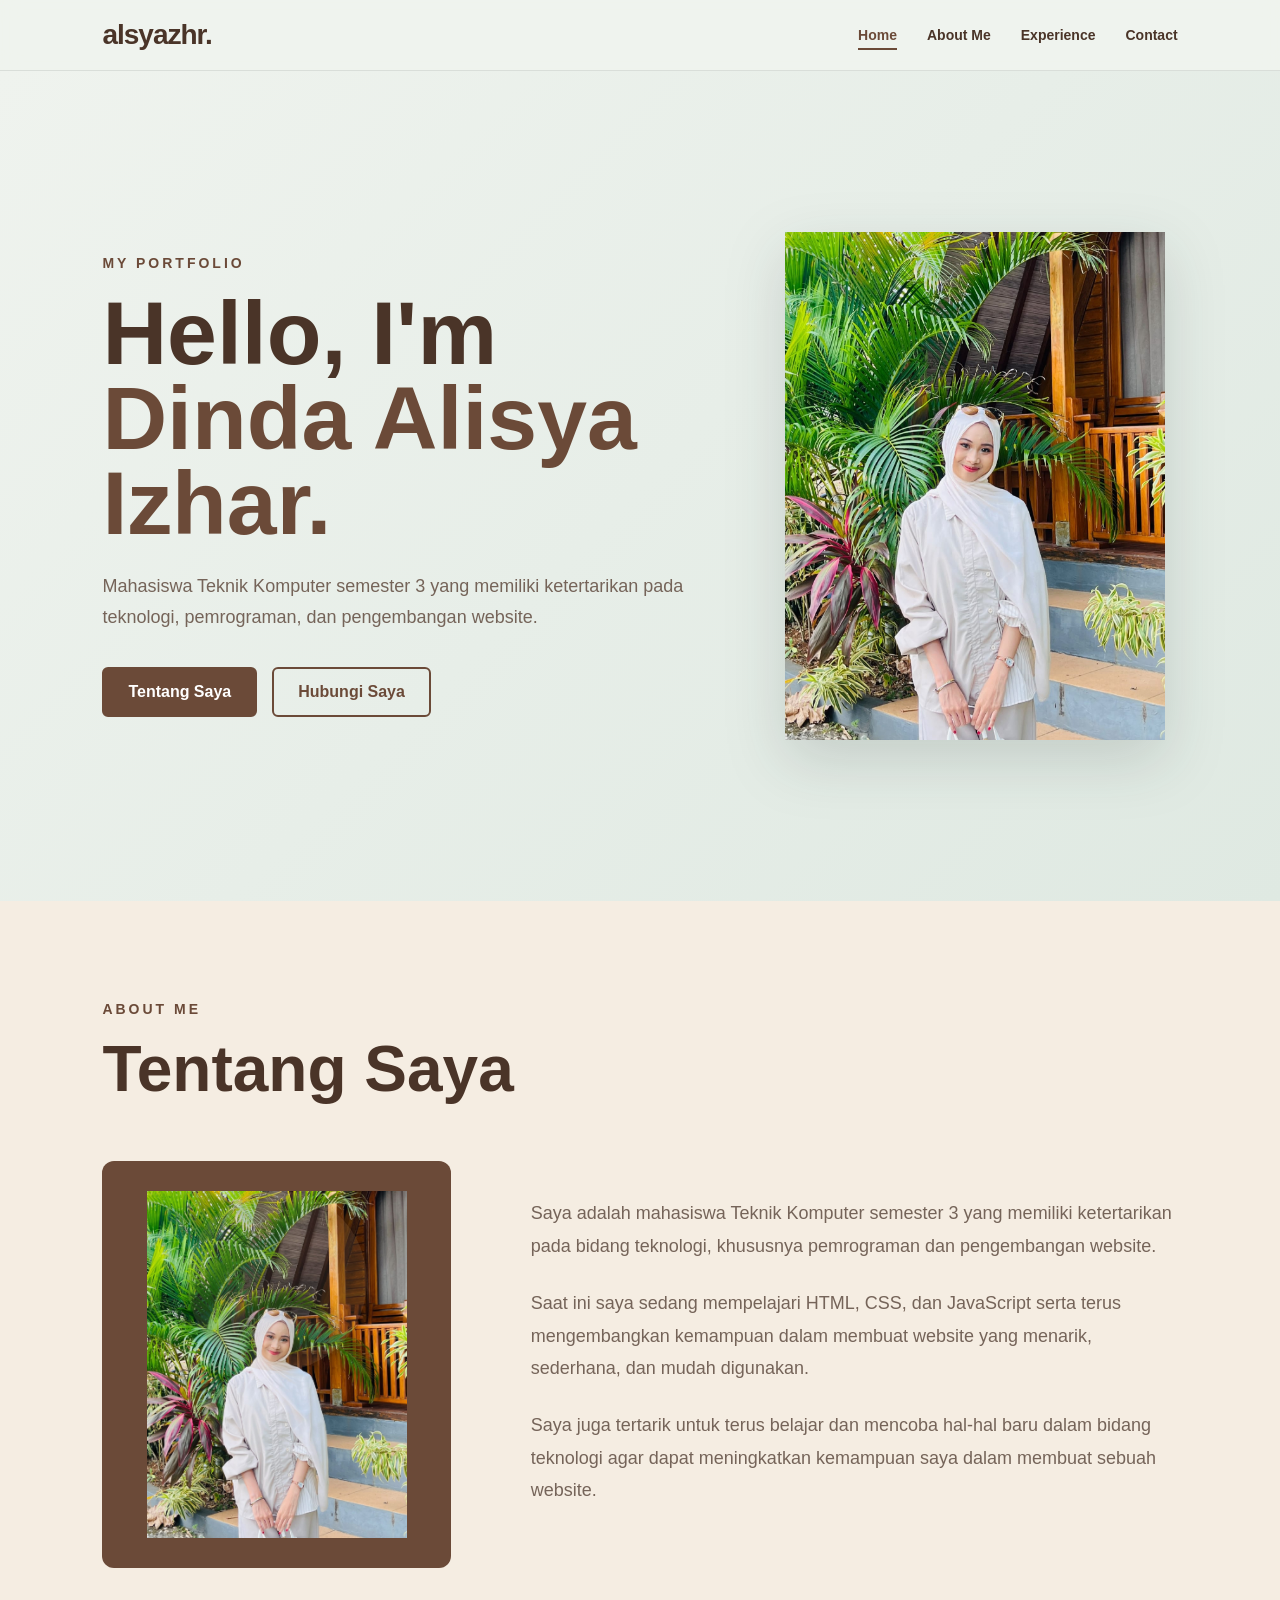
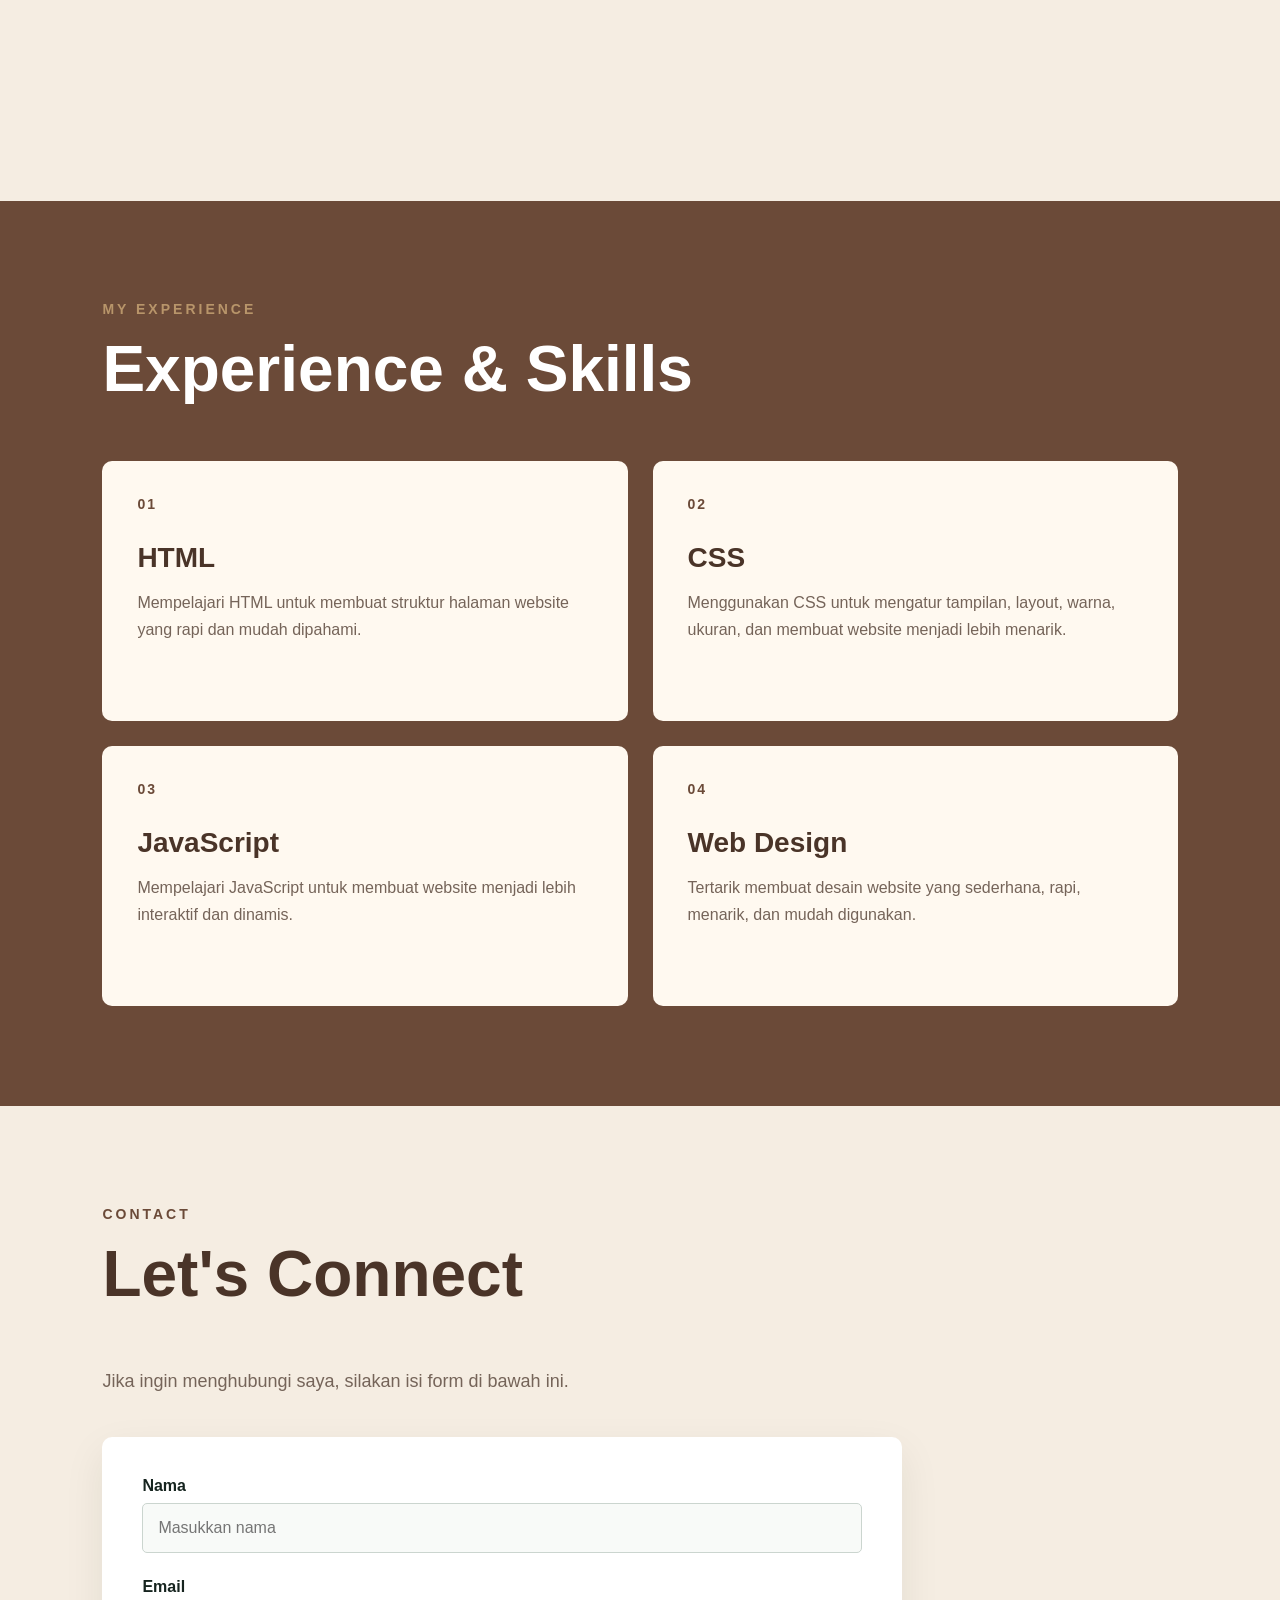
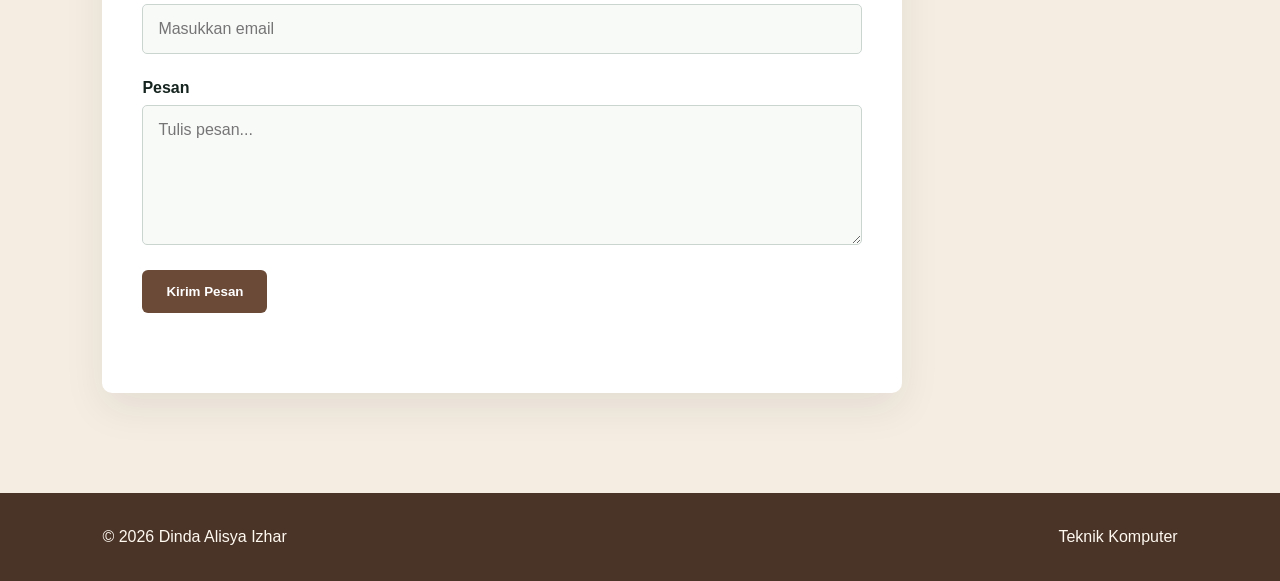
==== commit 57b26f89: "menambahkan sesuatu" ====
--- a/index.html
+++ b/index.html
@@ -2,18 +2,539 @@
 <html lang="id">
 <head>
     <meta charset="UTF-8">
-    <meta name="viewport" content="width=device-width, initial-scale=1.0"
+    <meta name="viewport" content="width=device-width, initial-scale=1.0">
     <title>Dinda Alisya Izhar | Portfolio</title>
-    
-    <link rel="stylesheet" href="css/style.css">
-    <link rel="stylesheet" href="css/navigation.css">
-    <link rel="stylesheet" href="css/image.css">
-    <link rel="stylesheet" href="css/layout.css">
+    <style>
+* {
+    margin: 0;
+    padding: 0;
+    box-sizing: border-box;
+}
+html {
+    scroll-behavior: smooth;
+}
+body {
+    margin: 0;
+    min-height: 100vh;
+    background: #eff3ee;
+    color: #16241f;
+    font-family: "Work Sans", Arial, sans-serif;
+    overflow-x: hidden;
+    overflow-y: auto;
+}
+a {
+    color: inherit;
+    text-decoration: none;
+}
+img {
+    max-width: 100%;
+    display: block;
+}
+
+:root {
+    --ink: #4A3428;
+    --panel: #6B4A38;
+    --paper: #F5EDE2;
+    --card: #FFF9F0;
+    --teal: #6B4A38;
+    --teal-soft: #8B6A55;
+    --mustard: #B8956A;
+    --text-light: #FFF9F0;
+    --text-dark: #4A3428;
+    --text-muted: #756459;
+}
+
+main {
+    width: 100%;
+}
+
+section {
+    width: 100%;
+    min-height: 100vh;
+    scroll-margin-top: 80px;
+}
+.section {
+    padding: 100px 8%;
+}
+.hero {
+    min-height: calc(100vh - 70px);
+    padding: 80px 8%;
+    display: grid;
+    grid-template-columns: 1.2fr 0.8fr;
+    align-items: center;
+    gap: 60px;
+    background:
+        linear-gradient(
+            135deg,
+            #eff3ee 0%,
+            #dfe9e2 100%
+        );
+}
+.hero-content {
+    max-width: 700px;
+}
+.eyebrow {
+    margin-bottom: 20px;
+    color: var(--teal);
+    font-size: 14px;
+    font-weight: 700;
+    letter-spacing: 3px;
+}
+.hero h1 {
+    margin-bottom: 25px;
+    font-size: clamp(48px, 7vw, 90px);
+    line-height: 0.95;
+    color: var(--ink);
+}
+.hero h1 span {
+    display: block;
+    color: var(--teal);
+}
+.lede {
+    max-width: 600px;
+    margin-bottom: 35px;
+    color: var(--text-muted);
+    font-size: 18px;
+    line-height: 1.7;
+}
+.hero-buttons {
+    display: flex;
+    flex-wrap: wrap;
+    gap: 15px;
+}
+.button {
+    display: inline-flex;
+    align-items: center;
+    justify-content: center;
+    padding: 14px 24px;
+    border: 2px solid var(--teal);
+    border-radius: 6px;
+    background: var(--teal);
+    color: white;
+    font-weight: 700;
+    cursor: pointer;
+
+    transition:
+        transform 0.2s ease,
+        background 0.2s ease;
+}
+.button:hover {
+    transform: translateY(-3px);
+    background: var(--teal-soft);
+}
+.button-outline {
+    background: transparent;
+    color: var(--teal);
+}
+.button-outline:hover {
+    background: var(--teal);
+    color: white;
+}
+.hero-panel {
+    display: flex;
+    justify-content: center;
+    align-items: center;
+}
+.hero-panel img {
+    width: min(380px, 100%);
+    filter: drop-shadow(
+        0 20px 30px rgba(22, 36, 31, 0.15)
+    );
+}
+.section-heading {
+    max-width: 800px;
+    margin-bottom: 60px;
+}
+.section-heading h2 {
+    font-size: clamp(40px, 5vw, 64px);
+    line-height: 1;
+    color: var(--ink);
+}
+
+#about {
+    background: var(--paper);
+}
+.about-content {
+    display: grid;
+    grid-template-columns: 0.7fr 1.3fr;
+    align-items: center;
+    gap: 80px;
+}
+.about-image {
+    display: flex;
+    justify-content: center;
+    padding: 30px;
+    background: var(--panel);
+    border-radius: 12px;
+}
+.about-image img {
+    width: 260px;
+}
+.about-text {
+    max-width: 700px;
+}
+.about-text p {
+    margin-bottom: 25px;
+    color: var(--text-muted);
+    font-size: 18px;
+    line-height: 1.8;
+}
+
+.experience-section {
+    background: var(--panel);
+    color: var(--text-light);
+}
+
+.experience-section .eyebrow {
+    color: var(--mustard);
+}
+.experience-section h2 {
+    color: white;
+}
+.experience-grid {
+    display: grid;
+    grid-template-columns:
+        repeat(2, 1fr);
+    gap: 25px;
+}
+.experience-card {
+    position: relative;
+    min-height: 260px;
+    padding: 35px;
+    background: var(--card);
+    border-radius: 10px;
+    color: var(--text-dark);
+    transition:
+        transform 0.25s ease,
+        box-shadow 0.25s ease;
+}
+.experience-card:hover {
+    transform: translateY(-8px);
+    box-shadow:
+        0 20px 40px rgba(0, 0, 0, 0.15);
+}
+.card-number {
+    display: block;
+    margin-bottom: 30px;
+    color: var(--teal);
+    font-size: 14px;
+    font-weight: 700;
+    letter-spacing: 2px;
+}
+.experience-card h3 {
+    margin-bottom: 15px;
+    font-size: 28px;
+}
+.experience-card p {
+    color: var(--text-muted);
+    line-height: 1.7;
+}
+.contact-section {
+    background: var(--paper);
+}
+.contact-content {
+    max-width: 800px;
+}
+.contact-content > p {
+    margin-bottom: 40px;
+    color: var(--text-muted);
+    font-size: 18px;
+    line-height: 1.7;
+}
+.contact-form {
+    display: flex;
+    flex-direction: column;
+    gap: 25px;
+    padding: 40px;
+    background: white;
+    border-radius: 10px;
+    box-shadow:
+        0 15px 40px rgba(22, 36, 31, 0.08);
+}
+.form-group {
+    display: flex;
+    flex-direction: column;
+    gap: 8px;
+}
+.form-group label {
+    font-weight: 700;
+}
+.form-group input,
+.form-group textarea {
+    width: 100%;
+    padding: 15px;
+    border: 1px solid #cbd5cf;
+    border-radius: 5px;
+    background: #f8faf8;
+    color: var(--ink);
+    font-family: inherit;
+    font-size: 16px;
+    outline: none;
+}
+.form-group input:focus,
+.form-group textarea:focus {
+    border-color: var(--teal);
+}
+.form-group textarea {
+    resize: vertical;
+}
+
+.footer {
+    padding: 35px 8%;
+    background: var(--ink);
+    color: var(--text-light);
+}
+.footer-content {
+    display: flex;
+    justify-content: space-between;
+    gap: 20px;
+    flex-wrap: wrap;
+}
+
+
+@media (max-width: 900px) {
+    .hero {
+        grid-template-columns: 1fr;
+        text-align: center;
+    }
+    .hero-content {
+        margin: 0 auto;
+    }
+    .hero-buttons {
+        justify-content: center;
+    }
+    .hero-panel {
+        order: -1;
+    }
+    .about-content {
+        grid-template-columns: 1fr;
+    }
+    .about-image {
+        max-width: 400px;
+        margin: 0 auto;
+        width: 100%;
+    }
+}
+
+@media (max-width: 700px) {
+    .section {
+        padding: 80px 6%;
+    }
+    .hero {
+        padding: 70px 6%;
+    }
+    .experience-grid {
+        grid-template-columns: 1fr;
+    }
+    .contact-form {
+        padding: 25px;
+    }
+    .footer-content {
+        flex-direction: column;
+    }
+}
+.navbar {
+    position: sticky;
+    top: 0;
+    z-index: 1000;
+    width: 100%;
+    background: rgba(239, 243, 238, 0.95);
+    border-bottom: 1px solid rgba(22, 36, 31, 0.1);
+    backdrop-filter: blur(10px);
+}
+.nav-container {
+    width: 100%;
+    min-height: 70px;
+    padding: 0 8%;
+    display: flex;
+    align-items: center;
+    justify-content: space-between;
+    gap: 30px;
+}
+.logo {
+    color: var(--ink);
+    font-size: 28px;
+    font-weight: 800;
+    letter-spacing: -1px;
+}
+.logo:hover {
+    color: var(--teal);
+}
+.nav-links {
+    display: flex;
+    align-items: center;
+    gap: 30px;
+}
+.nav-links a {
+    position: relative;
+    padding: 25px 0;
+    color: var(--ink);
+    font-size: 14px;
+    font-weight: 700;
+    transition:
+        color 0.2s ease;
+}
+.nav-links a::after {
+    content: "";
+    position: absolute;
+    left: 0;
+    bottom: 18px;
+    width: 0;
+    height: 2px;
+    background: var(--teal);
+    transition:
+        width 0.2s ease;
+}
+.nav-links a:hover {
+    color: var(--teal);
+}
+.nav-links a:hover::after {
+    width: 100%;
+}
+
+@media (max-width: 700px) {
+    .nav-container {
+        padding: 0 6%;
+        flex-direction: column;
+        justify-content: center;
+        gap: 5px;
+        padding-top: 10px;
+        padding-bottom: 10px;
+    }
+    .nav-links {
+        width: 100%;
+        justify-content: center;
+        gap: 15px;
+        overflow-x: auto;
+    }
+    .nav-links a {
+        padding: 8px 0;
+        white-space: nowrap;
+    }
+    .nav-links a::after {
+        bottom: 3px;
+    }
+}
+.hero {
+    position: relative;
+    isolation: isolate;
+}
+.hero::before {
+    content: "";
+    position: absolute;
+    inset: 0;
+    z-index: -1;
+
+    opacity: 0.25;
+    pointer-events: none;
+}
+.hero-panel {
+    position: relative;
+}
+.hero-panel::before {
+    content: "";
+    position: absolute;
+    width: 280px;
+    height: 280px;
+    border-radius: 50%;
+    background: var(--mustard);
+    opacity: 0.25;
+    z-index: -1;
+}
+.about-image {
+    position: relative;
+    overflow: hidden;
+}
+.about-image::before {
+    content: "";
+    position: absolute;
+    width: 180px;
+    height: 180px;
+    border-radius: 50%;
+    background: var(--mustard);
+    opacity: 0.15;
+}
+.hero-content,
+.section-heading,
+.about-content,
+.experience-grid,
+.contact-content,
+.footer-content {
+    position: relative;
+}
+.hero-content {
+    z-index: 2;
+}
+.about-text {
+    z-index: 2;
+}
+.experience-grid {
+    max-width: 1200px;
+}
+.experience-card {
+    display: flex;
+    flex-direction: column;
+    justify-content: flex-start;
+}
+.contact-form .button {
+    align-self: flex-start;
+    border: none;
+}
+@media (max-width: 700px) {
+    .contact-form .button {
+    width: 100%;
+    }
+}
+
+.nav-links a.active {
+    color: var(--teal);
+}
+.nav-links a.active::after {
+    width: 100%;
+}
+
+
+.experience-card.reveal {
+    opacity: 0;
+    transform: translateY(30px);
+    transition: opacity 0.6s ease, transform 0.6s ease;
+}
+.experience-card.reveal.visible {
+    opacity: 1;
+    transform: translateY(0);
+}
+
+
+.form-status {
+    margin-top: 15px;
+    font-weight: 700;
+}
+.form-status.success {
+    color: #2e7d4f;
+}
+.form-status.error {
+    color: #b3261e;
+}
+
+    </style>
 </head>
 <body>
 
-
-    <div id="navbar"></div>
+    <div id="navbar">
+<nav class="navbar">
+    <div class="nav-container">
+        <a href="#home" class="logo">
+            alsyazhr.
+        </a>
+        <div class="nav-links">
+            <a href="#home">Home</a>
+            <a href="#about">About Me</a>
+            <a href="#experience">Experience</a>
+            <a href="#contact">Contact</a>
+        </div>
+    </div>
+</nav>
+    </div>
     <main>
 
         <section id="home" class="hero">
@@ -41,7 +562,7 @@
             </div>
             <div class="hero-panel">
                 <img
-                    src="src/avatar.jpg"
+                    src="img\avatar.jpg"
                     alt="Ilustrasi profil Dinda"
                 >
             </div>
@@ -61,7 +582,7 @@
             <div class="about-content">
                 <div class="about-image">
                     <img
-                        src="src/avatar.jpg"
+                        src="grid-paper.jpeg"
                         alt="Ilustrasi Dinda"
                     >
                 </div>
@@ -90,7 +611,6 @@
             </div>
         </section>
 
-
         <section id="experience" class="section experience-section">
             <div class="section-heading">
                 <p class="eyebrow">
@@ -132,7 +652,7 @@
                     </p>
                 </div>
 
-
+                
                 <div class="experience-card">
                     <span class="card-number">
                         03
@@ -227,8 +747,114 @@
     </main>
 
 
-    <div id="footer"></div>
-
-    <script src="js/include.js"></script>
+    <div id="footer">
+<footer class="footer">
+    <div class="footer-content">
+        <p>
+            © 2026 Dinda Alisya Izhar
+        </p>
+        <p>
+            Teknik Komputer
+        </p>
+    </div>
+</footer>
+    </div>
+
+    <script>
+        document.addEventListener("DOMContentLoaded", () => {
+            document.dispatchEvent(new Event("componentsLoaded"));
+        });
+
+document.addEventListener("DOMContentLoaded", () => {
+    initFormValidation();
+    initRevealOnScroll();
+});
+
+document.addEventListener("componentsLoaded", () => {
+    initActiveNavLink();
+});
+
+function initActiveNavLink() {
+    const links = document.querySelectorAll(".nav-links a");
+    const sections = document.querySelectorAll("main section[id]");
+    if (!links.length || !sections.length) return;
+
+    const observer = new IntersectionObserver(entries => {
+        entries.forEach(entry => {
+            if (!entry.isIntersecting) return;
+            links.forEach(link => {
+                link.classList.toggle(
+                    "active",
+                    link.getAttribute("href") === `#${entry.target.id}`
+                );
+            });
+        });
+    }, { rootMargin: "-40% 0px -55% 0px" });
+
+    sections.forEach(section => observer.observe(section));
+}
+
+function initRevealOnScroll() {
+    const cards = document.querySelectorAll(".experience-card");
+    if (!("IntersectionObserver" in window)) {
+        cards.forEach(card => card.classList.add("visible"));
+        return;
+    }
+
+    cards.forEach(card => card.classList.add("reveal"));
+
+    const observer = new IntersectionObserver((entries, obs) => {
+        entries.forEach(entry => {
+            if (entry.isIntersecting) {
+                entry.target.classList.add("visible");
+                obs.unobserve(entry.target);
+            }
+        });
+    }, { threshold: 0.15 });
+
+    cards.forEach(card => observer.observe(card));
+}
+
+function initFormValidation() {
+    const form = document.querySelector(".contact-form");
+    if (!form) return;
+    
+    const status = document.createElement("p");
+    status.className = "form-status";
+    status.setAttribute("role", "status");
+    form.appendChild(status);
+
+    form.addEventListener("submit", event => {
+        event.preventDefault();
+
+        const name = form.elements["name"].value.trim();
+        const email = form.elements["email"].value.trim();
+        const message = form.elements["message"].value.trim();
+
+        if (name.length < 3) {
+            showStatus(status, "Nama minimal 3 karakter.", false);
+            return;
+        }
+        if (!/^[^\s@]+@[^\s@]+\.[^\s@]+$/.test(email)) {
+            showStatus(status, "Format email tidak valid.", false);
+            return;
+        }
+        if (message.length < 10) {
+            showStatus(status, "Pesan minimal 10 karakter.", false);
+            return;
+        }
+
+        showStatus(status, `Terima kasih, ${name}! Pesan kamu sudah terkirim.`, true);
+        form.reset();
+    });
+}
+
+function showStatus(el, text, success) {
+    el.textContent = text;
+    el.classList.toggle("success", success);
+    el.classList.toggle("error", !success);
+}
+
+    </script>
 </body>
 </html>
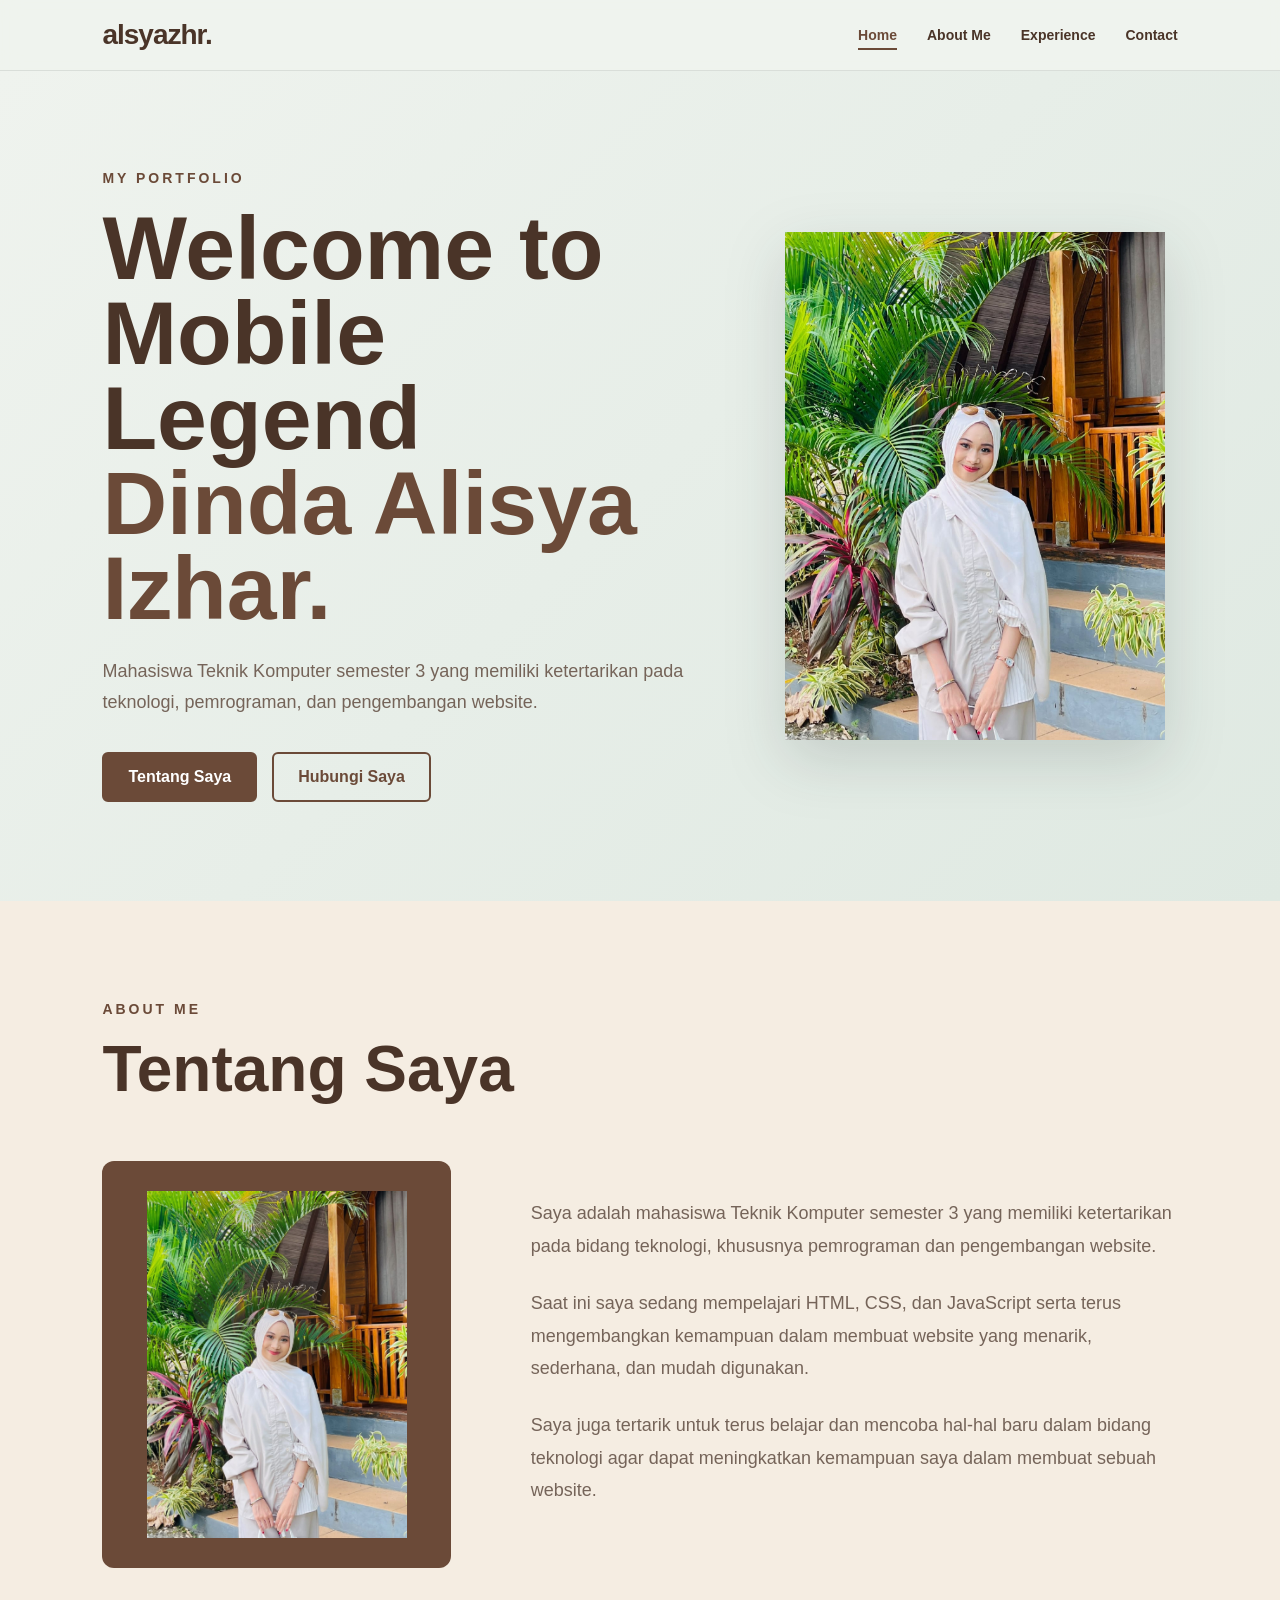
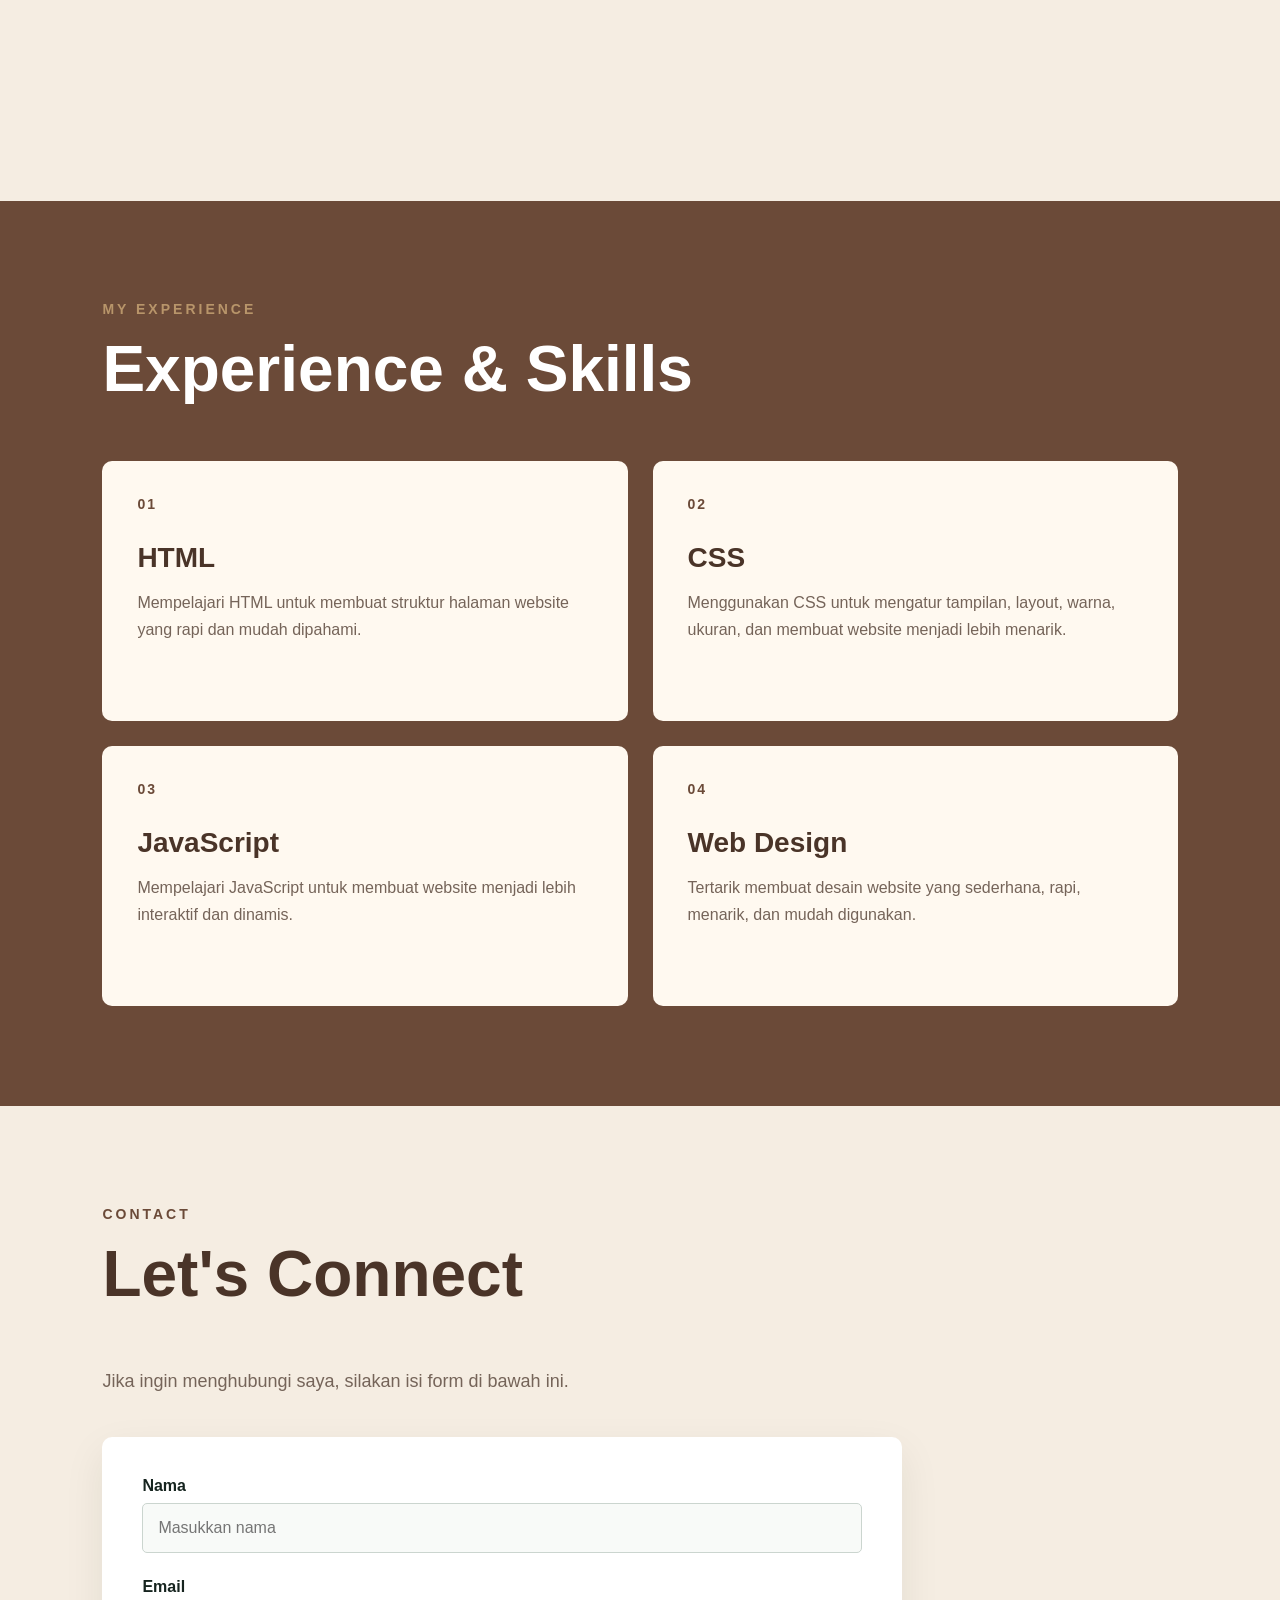
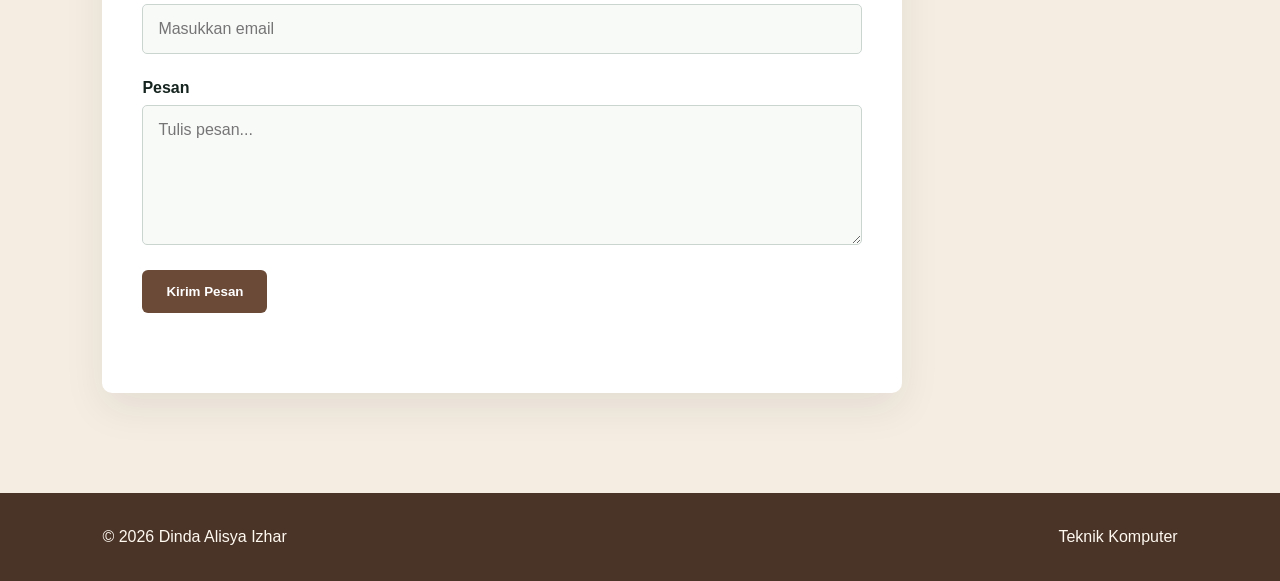
==== commit e6c7703b: "mengedit home" ====
--- a/index.html
+++ b/index.html
@@ -543,7 +543,7 @@
                     MY PORTFOLIO
                 </p>
                 <h1>
-                    Hello, I'm
+                    Welcome to Mobile Legend
                     <span>Dinda Alisya Izhar.</span>
                 </h1>
                 <p class="lede">
